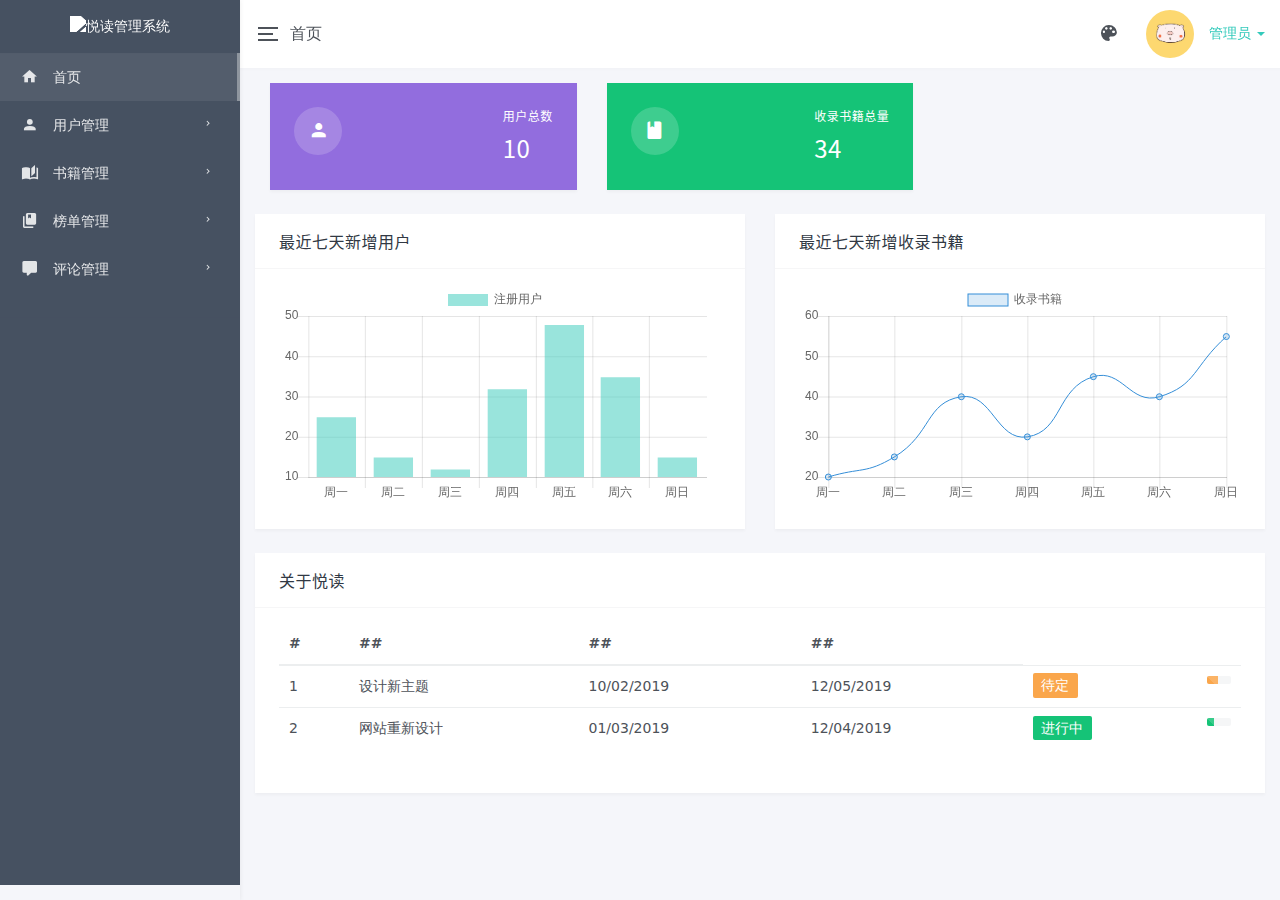
==== WebContent/admin/index.html @ b80a68ee "1.1" ====
<!DOCTYPE html>
<html lang="zh">
<head>
<meta charset="utf-8">
<meta name="viewport" content="width=device-width, initial-scale=1, maximum-scale=1, user-scalable=no" />
<title>悦读后台管理系统</title>
<link rel="icon" href="favicon.ico" type="image/ico">


<meta name="author" content="yinqi">
<link href="css/bootstrap.min.css" rel="stylesheet">
<link href="css/materialdesignicons.min.css" rel="stylesheet">
<link href="css/style.css" rel="stylesheet">
</head>
  
<body data-logobg="color_8" data-sidebarbg="color_8">
<div class="lyear-layout-web">
  <div class="lyear-layout-container">
    <!--左侧导航-->
    <aside class="lyear-layout-sidebar">
      
      <!-- logo -->
      <div id="logo" class="sidebar-header">
        <a href="index.html"><img src="" title="LightYear" alt="悦读管理系统" /></a>
      </div>
      <div class="lyear-layout-sidebar-scroll"> 
        
        <nav class="sidebar-main">
          <ul class="nav nav-drawer">
            <li class="nav-item active"> <a href="index.html"><i class="mdi mdi-home"></i> 首页</a> </li>
            
            <li class="nav-item nav-item-has-subnav">
              <a href="javascript:void(0)"><i class=" mdi mdi-account"></i> 用户管理</a>
              <ul class="nav nav-subnav">
                <li> <a href="pages_user.html">所有用户</a> </li>
              </ul>
            </li>
            
            <li class="nav-item nav-item-has-subnav">
              <a href="javascript:void(0)"><i class=" mdi mdi-book-open-page-variant"></i> 书籍管理</a>
              <ul class="nav nav-subnav">
                <li> <a href="pages_booklist.html">全部书籍</a> </li>
                <li> <a href="pages_chapter.html">书籍章节管理</a> </li>
                <li> <a href="pages_add_book.html">录入书籍信息</a> </li>
              </ul>
            </li>
            
            <li class="nav-item nav-item-has-subnav">
              <a href="javascript:void(0)"><i class=" mdi mdi-book-multiple-variant"></i> 榜单管理</a>
              <ul class="nav nav-subnav">
                <li> <a href="pages_heat.html">最热书籍</a> </li>
                <li> <a href="pages_latest.html">最新书籍</a> </li>
              </ul>
            </li>
          
            
            <li class="nav-item nav-item-has-subnav">
              <a href="javascript:void(0)"><i class=" mdi mdi-comment"></i> 评论管理</a>
              <ul class="nav nav-subnav">
                <li> <a href="pages_comment.html">所有评论</a> </li>
              </ul>
            </li>
            
          </ul>
        </nav>
        
        
        <div class="sidebar-footer">
          
        </div>
      </div>
      
    </aside>
    <!--End 左侧导航-->
    
    <!--头部信息-->
    <header class="lyear-layout-header">
      
      <nav class="navbar navbar-default">
        <div class="topbar">
          
          <div class="topbar-left">
            <div class="lyear-aside-toggler">
              <span class="lyear-toggler-bar"></span>
              <span class="lyear-toggler-bar"></span>
              <span class="lyear-toggler-bar"></span>
            </div>
            <span class="navbar-page-title"> 首页 </span>
          </div>
          
          <ul class="topbar-right">
            <li class="dropdown dropdown-profile">
              <a href="javascript:void(0)" data-toggle="dropdown">
                <img class="img-avatar img-avatar-48 m-r-10" src="images/users/avatar.jpg" alt="管理员" />
                <span>管理员 <span class="caret"></span></span>
              </a>
              <ul class="dropdown-menu dropdown-menu-right">
                <li> <a href="pages_profile.html"><i class="mdi mdi-account"></i> 个人信息</a> </li>
                <li> <a href="pages_edit_pwd.html"><i class="mdi mdi-lock-outline"></i> 修改密码</a> </li>
                <li class="divider"></li>
                <li> <a href="pages_login.html"><i class="mdi mdi-logout-variant"></i> 退出登录</a> </li>
              </ul>
            </li>
            <!--切换主题配色-->
		    <li class="dropdown dropdown-skin">
			  <span data-toggle="dropdown" class="icon-palette"><i class="mdi mdi-palette"></i></span>
			  <ul class="dropdown-menu dropdown-menu-right" data-stopPropagation="true">
                <li class="drop-title"><p>主题</p></li>
                <li class="drop-skin-li clearfix">
                  <span class="inverse">
                    <input type="radio" name="site_theme" value="default" id="site_theme_1" checked>
                    <label for="site_theme_1"></label>
                  </span>
                  <span>
                    <input type="radio" name="site_theme" value="dark" id="site_theme_2">
                    <label for="site_theme_2"></label>
                  </span>
                  <span>
                    <input type="radio" name="site_theme" value="translucent" id="site_theme_3">
                    <label for="site_theme_3"></label>
                  </span>
                </li>
			    <li class="drop-title"><p>LOGO</p></li>
				<li class="drop-skin-li clearfix">
                  <span class="inverse">
                    <input type="radio" name="logo_bg" value="default" id="logo_bg_1" checked>
                    <label for="logo_bg_1"></label>
                  </span>
                  <span>
                    <input type="radio" name="logo_bg" value="color_2" id="logo_bg_2">
                    <label for="logo_bg_2"></label>
                  </span>
                  <span>
                    <input type="radio" name="logo_bg" value="color_3" id="logo_bg_3">
                    <label for="logo_bg_3"></label>
                  </span>
                  <span>
                    <input type="radio" name="logo_bg" value="color_4" id="logo_bg_4">
                    <label for="logo_bg_4"></label>
                  </span>
                  <span>
                    <input type="radio" name="logo_bg" value="color_5" id="logo_bg_5">
                    <label for="logo_bg_5"></label>
                  </span>
                  <span>
                    <input type="radio" name="logo_bg" value="color_6" id="logo_bg_6">
                    <label for="logo_bg_6"></label>
                  </span>
                  <span>
                    <input type="radio" name="logo_bg" value="color_7" id="logo_bg_7">
                    <label for="logo_bg_7"></label>
                  </span>
                  <span>
                    <input type="radio" name="logo_bg" value="color_8" id="logo_bg_8">
                    <label for="logo_bg_8"></label>
                  </span>
				</li>
				<li class="drop-title"><p>头部</p></li>
				<li class="drop-skin-li clearfix">
                  <span class="inverse">
                    <input type="radio" name="header_bg" value="default" id="header_bg_1" checked>
                    <label for="header_bg_1"></label>                      
                  </span>                                                    
                  <span>                                                     
                    <input type="radio" name="header_bg" value="color_2" id="header_bg_2">
                    <label for="header_bg_2"></label>                      
                  </span>                                                    
                  <span>                                                     
                    <input type="radio" name="header_bg" value="color_3" id="header_bg_3">
                    <label for="header_bg_3"></label>
                  </span>
                  <span>
                    <input type="radio" name="header_bg" value="color_4" id="header_bg_4">
                    <label for="header_bg_4"></label>                      
                  </span>                                                    
                  <span>                                                     
                    <input type="radio" name="header_bg" value="color_5" id="header_bg_5">
                    <label for="header_bg_5"></label>                      
                  </span>                                                    
                  <span>                                                     
                    <input type="radio" name="header_bg" value="color_6" id="header_bg_6">
                    <label for="header_bg_6"></label>                      
                  </span>                                                    
                  <span>                                                     
                    <input type="radio" name="header_bg" value="color_7" id="header_bg_7">
                    <label for="header_bg_7"></label>
                  </span>
                  <span>
                    <input type="radio" name="header_bg" value="color_8" id="header_bg_8">
                    <label for="header_bg_8"></label>
                  </span>
				</li>
				<li class="drop-title"><p>侧边栏</p></li>
				<li class="drop-skin-li clearfix">
                  <span class="inverse">
                    <input type="radio" name="sidebar_bg" value="default" id="sidebar_bg_1" checked>
                    <label for="sidebar_bg_1"></label>
                  </span>
                  <span>
                    <input type="radio" name="sidebar_bg" value="color_2" id="sidebar_bg_2">
                    <label for="sidebar_bg_2"></label>
                  </span>
                  <span>
                    <input type="radio" name="sidebar_bg" value="color_3" id="sidebar_bg_3">
                    <label for="sidebar_bg_3"></label>
                  </span>
                  <span>
                    <input type="radio" name="sidebar_bg" value="color_4" id="sidebar_bg_4">
                    <label for="sidebar_bg_4"></label>
                  </span>
                  <span>
                    <input type="radio" name="sidebar_bg" value="color_5" id="sidebar_bg_5">
                    <label for="sidebar_bg_5"></label>
                  </span>
                  <span>
                    <input type="radio" name="sidebar_bg" value="color_6" id="sidebar_bg_6">
                    <label for="sidebar_bg_6"></label>
                  </span>
                  <span>
                    <input type="radio" name="sidebar_bg" value="color_7" id="sidebar_bg_7">
                    <label for="sidebar_bg_7"></label>
                  </span>
                  <span>
                    <input type="radio" name="sidebar_bg" value="color_8" id="sidebar_bg_8">
                    <label for="sidebar_bg_8"></label>
                  </span>
				</li>
			  </ul>
			</li>
            <!--切换主题配色-->
          </ul>
          
        </div>
      </nav>
      
    </header>
    <!--End 头部信息-->
    
    <!--页面主要内容-->
    <main class="lyear-layout-content">
      
      <div class="container-fluid">
        
        <!-- 该系统的主要数据 -->
        <div class="col-sm-6 col-lg-4">
            <div class="card bg-purple">
              <div class="card-body clearfix">
                <div class="pull-right">
                  <p class="h6 text-white m-t-0">用户总数</p>
                  <p class="h3 text-white m-b-0">10</p>
                </div>
                <div class="pull-left"> <span class="img-avatar img-avatar-48 bg-translucent"><i class="mdi mdi-account fa-1-5x"></i></span> </div>
              </div>
            </div>
          </div>
          
        <div class="col-sm-6 col-lg-4">
            <div class="card bg-success">
              <div class="card-body clearfix">
                <div class="pull-right">
                  <p class="h6 text-white m-t-0">收录书籍总量</p>
                  <p class="h3 text-white m-b-0">34</p>
                </div>
                <div class="pull-left"> <span class="img-avatar img-avatar-48 bg-translucent"><i class="mdi mdi-book fa-1-5x"></i></span> </div>
              </div>
            </div>
          </div>
          
				<!-- 用户和书籍最近新增 -->
        <div class="row">
          
          <div class="col-lg-6"> 
            <div class="card">
              <div class="card-header">
                <h4>最近七天新增用户</h4>
              </div>
              <div class="card-body">
                <canvas class="js-chartjs-bars"></canvas>
              </div>
            </div>
          </div>
          
          <div class="col-lg-6"> 
            <div class="card">
              <div class="card-header">
                <h4>最近七天新增收录书籍</h4>
              </div>
              <div class="card-body">
                <canvas class="js-chartjs-lines"></canvas>
              </div>
            </div>
          </div>
           
        </div>
        
        <!--  -->
        <div class="row">
          
          <div class="col-lg-12">
            <div class="card">
              <div class="card-header">
                <h4>关于悦读</h4>
              </div>
              <div class="card-body">
                <div class="table-responsive">
                  <table class="table table-hover">
                    <thead>
                      <tr>
                        <th>#</th>
                        <th>##</th>
                        <th>##</th>
                        <th>##</th>
                      </tr>
                    </thead>
                    <tbody>
                      <tr>
                        <td>1</td>
                        <td>设计新主题</td>
                        <td>10/02/2019</td>
                        <td>12/05/2019</td>
                        <td><span class="label label-warning">待定</span></td>
                        <td>
                          <div class="progress progress-striped progress-sm">
                            <div class="progress-bar progress-bar-warning" style="width: 45%;"></div>
                          </div>
                        </td>
                      </tr>
                      <tr>
                        <td>2</td>
                        <td>网站重新设计</td>
                        <td>01/03/2019</td>
                       <td>12/04/2019</td>
                        <td><span class="label label-success">进行中</span></td>
                        <td>
                          <div class="progress progress-striped progress-sm">
                            <div class="progress-bar progress-bar-success" style="width: 30%;"></div>
                          </div>
                        </td>
                      </tr>

                    </tbody>
                  </table>
                </div>
              </div>
            </div>
          </div>
          
        </div>
        
      </div>
      
    </main>
    <!--End 页面主要内容-->
  </div>
</div>

<script type="text/javascript" src="js/jquery.min.js"></script>
<script type="text/javascript" src="js/bootstrap.min.js"></script>
<script type="text/javascript" src="js/perfect-scrollbar.min.js"></script>
<script type="text/javascript" src="js/main.js"></script>

<!--图表插件-->
<script type="text/javascript" src="js/Chart.js"></script>
<script type="text/javascript">
$(document).ready(function(e) {
    var $dashChartBarsCnt  = jQuery( '.js-chartjs-bars' )[0].getContext( '2d' ),
        $dashChartLinesCnt = jQuery( '.js-chartjs-lines' )[0].getContext( '2d' );
    
    var $dashChartBarsData = {
		labels: ['周一', '周二', '周三', '周四', '周五', '周六', '周日'],
		datasets: [
			{
				label: '注册用户',
                borderWidth: 1,
                borderColor: 'rgba(0,0,0,0)',
				backgroundColor: 'rgba(51,202,185,0.5)',
                hoverBackgroundColor: "rgba(51,202,185,0.7)",
                hoverBorderColor: "rgba(0,0,0,0)",
				data: [25, 15, 12, 32, 48, 35, 15]
			}
		]
	};
    var $dashChartLinesData = {
		labels: ['周一', '周二', '周三', '周四', '周五', '周六', '周日'],
		datasets: [
			{
				label: '收录书籍',
				data: [20, 25, 40, 30, 45, 40, 55],
				borderColor: '#358ed7',
				backgroundColor: 'rgba(53, 142, 215, 0.175)',
                borderWidth: 1,
                fill: false,
                lineTension: 0.5
			}
		]
	};
    
    new Chart($dashChartBarsCnt, {
        type: 'bar',
        data: $dashChartBarsData
    });
    
    var myLineChart = new Chart($dashChartLinesCnt, {
        type: 'line',
        data: $dashChartLinesData,
    });
});
</script>
</body>
</html>
---- WebContent/admin/css/style.css ----
body {
	font-family: -apple-system, system-ui, BlinkMacSystemFont, "Segoe UI", Roboto, "Helvetica Neue", Arial, "PingFang SC", "Hiragino Sans GB", "Microsoft YaHei", sans-serif;
	color: #4d5259;
	line-height: 1.5;
	font-size: 14px;
	overflow-x: hidden;
    background-color: #f5f6fa;
}
html,
body {
    height: 100%;
}
a {
    color: #33cabb;
	-webkit-transition: .2s linear;
	transition: .2s linear
}
a:hover,
a:focus {
	color: #4d5259;
	text-decoration: none;
	outline: none
}
a:hover,
a:focus,
a:active {
    text-decoration: none;
}
a,
button,
a:focus,
a:active,
button:focus,
button:active {
    outline: none !important;
}
blockquote {
    font-size: 16px;
}
img {
    max-width: 100%;
}
pre {
    background-color: #f9fafb;
    border: none;
    border-left: 5px solid #ebebeb;
    padding: 12px;
    border-radius: 3px;
    color: #616a78;
}

/** ----------------------------------
 * 示例中用到的样式，可删除
 -------------------------------------- */
.example-box .btn {
    margin-bottom: 10px;
    margin-right: 6px;
}

/** ----------------------------------
 * 重设样式
 -------------------------------------- */

/* 标题 */
h1, h2, h3, h4, h5, h6, .h1, .h2, .h3, .h4, .h5, .h6 {
    font-family: -apple-system, BlinkMacSystemFont, 'Helvetica Neue', 'PingFang SC', 'Microsoft YaHei', 'Source Han Sans SC', 'Noto Sans CJK SC', 'WenQuanYi Micro Hei', sans-serif;
    color: #313944;
    line-height: 1.5;
    letter-spacing: .5px;
}
.h1, .h2, .h3, .h4, .h5, .h6, h1, h2, h3, h4, h5, h6 {
    margin-top: 0;
    margin-bottom: .5rem;
}

/* 导航相关 */
.navbar-toggle {
    background-color: transparent;
    border-color: transparent!important;
}
.navbar-default .navbar-toggle:hover,
.navbar-default .navbar-toggle:focus {
    background-color: transparent;
}
.navbar-default .navbar-toggle .icon-bar {
    background-color: #4d5259;
}
.nav > li > a:focus {
    background-color: transparent;
}
.nav > li > a:hover {
    background-color: rgba(0,0,0,.0085);
}
.nav .open > a,
.nav .open > a:focus,
.nav .open > a:hover {
    background-color: transparent;
    border-color: transparent;
}

/* 下拉 */
.dropdown-menu {
    border-radius: 0;
    border: none;
    /*border: 1px solid rgba(235, 235, 235, 0.4);*/
    -webkit-box-shadow: 0 0 4px rgba(0, 0, 0, 0.075);
    box-shadow: 0 0 4px rgba(0, 0, 0, 0.075);
}
.dropdown-menu > li > a:focus, .dropdown-menu > li > a:hover {
    background-color: #f9fafb;
}
.dropdown-menu .divider {
    background-color: #f1f2f3;
}
.dropdown-menu > li > a {
    padding-top: 8px;
    padding-bottom: 8px;
}
.dropdown-menu > li > a > i {
    margin-right: 10px;
}
.dropdown-menu>.active>a,
.dropdown-menu>.active>a:focus,
.dropdown-menu>.active>a:hover {
    background-color: #33cabb;
}

/* 表格 */
.table-bordered {
    border-color: #eceeef;
}
.table>tbody>tr>td,
.table>tbody>tr>th,
.table>tfoot>tr>td,
.table>tfoot>tr>th,
.table>thead>tr>td,
.table>thead>tr>th {
    /*padding: .75em;*/
    padding: 10px;
	line-height: 1.5;
    border-color: #eceeef;
}
.table-striped tbody tr:nth-of-type(odd) {
    background-color: #fafafa;
}
.table-hover > tbody > tr:hover {
  background-color: #F1FBFB;
}
.table-vcenter > thead > tr > th,
.table-vcenter > thead > tr > td,
.table-vcenter > tbody > tr > th,
.table-vcenter > tbody > tr > td,
.table-vcenter > tfoot > tr > th,
.table-vcenter > tfoot > tr > td {
    vertical-align: middle;
}
.table-hover tbody tr {
    -webkit-transition: background-color 0.2s linear;
    transition: background-color 0.2s linear;
}
.table-condensed > tbody > tr > td,
.table-condensed > tbody > tr > th,
.table-condensed > tfoot > tr > td,
.table-condensed > tfoot > tr > th,
.table-condensed > thead > tr > td,
.table-condensed > thead > tr > th {
    padding: .5em;
}

/* 标签 */
.label {
    padding-top: .3em;
    border-radius: 2px;
    font-weight: 300;
}
.label-default {
    background-color: #f5f6f7;
    color: #8b95a5;
}
.label-primary {
    background-color: #33cabb;
}
.label-success {
    background-color: #15c377;
}
.label-info {
    background-color: #48b0f7;
}
.label-warning {
    background-color: #faa64b;
}
.label-danger {
    background-color: #f96868;
}
.label-dark {
    background-color: #465161;
}
.label-secondary {
    background-color: #e4e7ea;
    color: #4d5259;
}
.label-purple {
    background-color: #926dde;
}
.label-pink {
    background-color: #f96197;
}
.label-cyan {
    background-color: #57c7d4;
}
.label-yellow {
    background-color: #fcc525;
}
.label-brown {
    background-color: #8d6658;
}

/* well */
.well {
    border-radius: 2px;
    background-color: #f7f7f7;
    border-color: #f0f0f0;
    -webkit-box-shadow: none;
    box-shadow: none;
}

/* 面板 */
.panel {
    border-color: #f0f0f0;
    -webkit-box-shadow: none;
    box-shadow: none;
    margin-bottom: 30px;
}
.panel a:hover,
.panel a:focus,
.panel a:active {
    color: inherit;
}
.panel-heading {
    -webkit-border-radius: 0px;
    border-radius: 0px;
}
.panel-default>.panel-heading,
.panel-default>.panel-heading+.panel-collapse>.panel-body {
    border-color: #f0f0f0;
}
.panel-primary>.panel-heading {
    background-color: #33cabb;
    border-color: #33cabb;
}
.panel-primary {
    border-color: #33cabb;
}
.panel-primary>.panel-heading+.panel-collapse>.panel-body {
    border-top-color: #33cabb;
}
.panel-primary > .panel-heading .badge {
    color: #33cabb;
}
.panel-success>.panel-heading {
    color: #fff;
    background-color: #15c377;
    border-color: #15c377;
}
.panel-success {
    border-color: #15c377;
}
.panel-success>.panel-heading+.panel-collapse>.panel-body {
    border-top-color: #15c377;
}
.panel-success > .panel-heading .badge {
    background-color: #fff;
    color: #15c377;
}
.panel-info>.panel-heading {
    color: #fff;
    background-color: #48b0f7;
    border-color: #48b0f7;
}
.panel-info {
    border-color: #48b0f7;
}
.panel-info>.panel-heading+.panel-collapse>.panel-body {
    border-top-color: #48b0f7;
}
.panel-info > .panel-heading .badge {
    background-color: #fff;
    color: #48b0f7;
}
.panel-warning>.panel-heading {
    color: #fff;
    background-color: #faa64b;
    border-color: #faa64b;
}
.panel-warning {
    border-color: #faa64b;
}
.panel-warning>.panel-heading+.panel-collapse>.panel-body {
    border-top-color: #faa64b;
}
.panel-warning > .panel-heading .badge {
    background-color: #fff;
    color: #faa64b;
}
.panel-danger>.panel-heading {
    color: #fff;
    background-color: #f96868;
    border-color: #f96868;
}
.panel-danger {
    border-color: #f96868;
}
.panel-danger>.panel-heading+.panel-collapse>.panel-body {
    border-top-color: #f96868;
}
.panel-danger > .panel-heading .badge {
    background-color: #fff;
    color: #f96868;
}
.panel-dark>.panel-heading {
    color: #fff;
    background-color: #465161;
    border-color: #465161;
}
.panel-dark {
    border-color: #465161;
}
.panel-dark>.panel-heading+.panel-collapse>.panel-body {
    border-top-color: #465161;
}
.panel-secondary>.panel-heading {
    background-color: #e4e7ea;
    border-color: #e4e7ea;
}
.panel-secondary {
    border-color: #e4e7ea;
}
.panel-secondary>.panel-heading+.panel-collapse>.panel-body {
    border-top-color: #e4e7ea;
}
.panel-purple>.panel-heading {
    color: #fff;
    background-color: #926dde;
    border-color: #926dde;
}
.panel-purple {
    border-color: #926dde;
}
.panel-purple>.panel-heading+.panel-collapse>.panel-body {
    border-top-color: #926dde;
}
.panel-pink>.panel-heading {
    color: #fff;
    background-color: #f96197;
    border-color: #f96197;
}
.panel-pink {
    border-color: #f96197;
}
.panel-pink>.panel-heading+.panel-collapse>.panel-body {
    border-top-color: #f96197;
}
.panel-cyan>.panel-heading {
    color: #fff;
    background-color: #57c7d4;
    border-color: #57c7d4;
}
.panel-cyan {
    border-color: #57c7d4;
}
.panel-cyan>.panel-heading+.panel-collapse>.panel-body {
    border-top-color: #57c7d4;
}

/* 列表组 */
.list-group-item {
    border-color: #f0f0f0;
}
a.list-group-item:focus,
a.list-group-item:hover,
button.list-group-item:focus,
button.list-group-item:hover {
    background-color: #f9fafb;
}
.list-group-item.active, .list-group-item.active:focus, .list-group-item.active:hover {
    background-color: #33cabb;
    border-color: #33cabb;
}
.list-group-item:first-child {
    border-top-left-radius: 2px;
    border-top-right-radius: 2px;
}
.list-group-item:last-child {
    border-bottom-right-radius: 2px;
    border-bottom-left-radius: 2px;
}

/* 表单 */
.form-control {
    height: 38px;
    border-color: #ebebeb;
    -webkit-border-radius: 2px;
    border-radius: 2px;
    color: #8b95a5;
    padding: 5px 12px;
    line-height: inherit;
    -webkit-transition: 0.2s linear;
    transition: 0.2s linear;
    -webkit-box-shadow: none;
    box-shadow: none;
}
.form-control:focus {
    border-color: #33cabb;
    outline: 0;
    -webkit-box-shadow: inset 0 1px 1px rgba(0,0,0,.075), 0 0 8px rgba(51, 202, 187, .6);
            box-shadow: inset 0 1px 1px rgba(0,0,0,.075), 0 0 8px rgba(51, 202, 187, .6);
}
.input-group-addon {
    border-color: #ebebeb;
    background-color: #f9fafb;
    -webkit-border-radius: 2px;
    border-radius: 2px;
}
.input-group-lg>.form-control, .input-group-lg>.input-group-addon, .input-group-lg>.input-group-btn>.btn {
    -webkit-border-radius: 2px;
    border-radius: 2px;
}
.input-sm {
    height: 30px;
}
.input-lg {
    height: 46px;
}
.has-success .help-block,
.has-success .control-label,
.has-success .radio,
.has-success .checkbox,
.has-success .radio-inline,
.has-success .checkbox-inline,
.has-success.radio label,
.has-success.checkbox label,
.has-success.radio-inline label,
.has-success.checkbox-inline label {
    color: #15c377;
}
.has-success .form-control {
    border-color: #15c377!important;
    -webkit-box-shadow: inset 0 1px 1px rgba(0, 0, 0, .075)!important;
            box-shadow: inset 0 1px 1px rgba(0, 0, 0, .075)!important;
}
.has-success .form-control:focus {
    border-color: #15c377!important;
    -webkit-box-shadow: inset 0 1px 1px rgba(0, 0, 0, .075), 0 0 8px rgba(21, 195, 119, .6)!important;
            box-shadow: inset 0 1px 1px rgba(0, 0, 0, .075), 0 0 8px rgba(21, 195, 119, .6)!important;
}
.has-success .input-group-addon {
    color: #15c377;
    background-color: #dff0d8;
    border-color: #15c377;
}
.has-success .form-control-feedback {
    color: #15c377;
}
.has-info .help-block,
.has-info .control-label,
.has-info .radio,
.has-info .checkbox,
.has-info .radio-inline,
.has-info .checkbox-inline,
.has-info.radio label,
.has-info.checkbox label,
.has-info.radio-inline label,
.has-info.checkbox-inline label {
    color: #48b0f7;
}
.has-info .form-control {
    border-color: #48b0f7!important;
    -webkit-box-shadow: inset 0 1px 1px rgba(0, 0, 0, .075)!important;
            box-shadow: inset 0 1px 1px rgba(0, 0, 0, .075)!important;
}
.has-info .form-control:focus {
    border-color: #48b0f7!important;
    -webkit-box-shadow: inset 0 1px 1px rgba(0, 0, 0, .075), 0 0 8px rgba(72, 176, 247, .6)!important;
            box-shadow: inset 0 1px 1px rgba(0, 0, 0, .075), 0 0 8px rgba(72, 176, 247, .6)!important;
}
.has-info .input-group-addon {
    color: #48b0f7;
    background-color: #dff0d8;
    border-color: #48b0f7;
}
.has-info .form-control-feedback {
    color: #48b0f7;
}
.has-warning .help-block,
.has-warning .control-label,
.has-warning .radio,
.has-warning .checkbox,
.has-warning .radio-inline,
.has-warning .checkbox-inline,
.has-warning.radio label,
.has-warning.checkbox label,
.has-warning.radio-inline label,
.has-warning.checkbox-inline label {
    color: #faa64b;
}
.has-warning .form-control {
    border-color: #faa64b!important;
    -webkit-box-shadow: inset 0 1px 1px rgba(0, 0, 0, .075)!important;
            box-shadow: inset 0 1px 1px rgba(0, 0, 0, .075)!important;
}
.has-warning .form-control:focus {
    border-color: #faa64b!important;
    -webkit-box-shadow: inset 0 1px 1px rgba(0, 0, 0, .075), 0 0 6px rgba(250, 166, 75, .6)!important;
            box-shadow: inset 0 1px 1px rgba(0, 0, 0, .075), 0 0 6px rgba(250, 166, 75, .6)!important;
}
.has-warning .input-group-addon {
    color: #faa64b;
    background-color: #fcf8e3;
    border-color: #faa64b;
}
.has-warning .form-control-feedback {
    color: #faa64b;
}
.has-error .help-block,
.has-error .control-label,
.has-error .radio,
.has-error .checkbox,
.has-error .radio-inline,
.has-error .checkbox-inline,
.has-error.radio label,
.has-error.checkbox label,
.has-error.radio-inline label,
.has-error.checkbox-inline label {
    color: #f96868;
}
.has-error .form-control {
    border-color: #f96868!important;
    -webkit-box-shadow: inset 0 1px 1px rgba(0, 0, 0, .075)!important;
            box-shadow: inset 0 1px 1px rgba(0, 0, 0, .075)!important;
}
.has-error .form-control:focus {
    border-color: #f96868!important;
    -webkit-box-shadow: inset 0 1px 1px rgba(0, 0, 0, .075), 0 0 6px rgba(249, 104, 104, .6)!important;
            box-shadow: inset 0 1px 1px rgba(0, 0, 0, .075), 0 0 6px rgba(249, 104, 104, .6)!important;
}
.has-error .input-group-addon {
    color: #f96868;
    background-color: #f2dede;
    border-color: #f96868;
}
.has-error .form-control-feedback {
    color: #f96868;
}

/* 复选框 & 单选框 */
.lyear-checkbox,
.lyear-radio {
    display: block;
    position: relative;
    margin-top: 0px;
    margin-bottom: 0px;
    cursor: pointer;
    padding-left: 30px;
    font-weight: 400;
    min-height: 18px;
    height: auto!important;
    line-height: 18px!important;
}
input[type=checkbox],
input[type=radio] {
    -webkit-box-sizing: border-box;
    box-sizing: border-box;
    padding: 0;
}
.lyear-checkbox input,
.lyear-radio input {
    position: absolute;;
    /*opacity: 0;*/
    display: none;
}
.lyear-checkbox span::before,
.lyear-radio span::before {
    content: '';
    position: absolute;
    display: inline-block;
    height: 18px;
    width: 18px;
    left: 0;
    top: 0px;
    border: 2px solid #ebebeb;;
    -webkit-transition: all .1s;
    -o-transition: all .1s;
    transition: all .1s;
}
.lyear-checkbox span::after,
.lyear-radio span::after {
    content: '';
    position: absolute;
    display: none;
    width: 5px;
    height: 10px;
    left: 7px;
    top: 3px;
    border: solid #4d5259;
    border-width: 0 2px 2px 0;
    -webkit-transform: rotate(45deg);
    -ms-transform: rotate(45deg);
    transform: rotate(45deg);
}
.lyear-checkbox span,
.lyear-radio span {
    display: inline-block;
}
.lyear-checkbox input:checked~span:after,
.lyear-radio input:checked~span:after {
    display: inline-block;
}
.lyear-checkbox:hover span::before,
.lyear-radio:hover span::before {
    border-color: #ebebeb;
}
.lyear-checkbox.checkbox-grey span::before,
.lyear-checkbox.radio-grey span::before,
.lyear-radio.checkbox-grey span::before,
.lyear-radio.radio-grey span::before {
    background-color: #ebebeb;
    border-color: #ebebeb;
}
.lyear-checkbox input:disabled + span,
.lyear-radio input:disabled + span {
    cursor: not-allowed;
}
.lyear-checkbox input:disabled + span::before,
.lyear-checkbox input:disabled + span::after,
.lyear-radio input:disabled + span::before,
.lyear-radio input:disabled + span::after {
    opacity: .4;
}
/* checkbox */
.checkbox-primary input:checked~span::before {
    background-color: #33cabb;
    border-color: #33cabb;
}
.checkbox-primary input:checked~span::after {
    border-color: #fff;
}
.checkbox-success input:checked~span::before {
    background-color: #15c377;
    border-color: #15c377;
}
.checkbox-success input:checked~span::after {
    border-color: #fff;
}
.checkbox-info input:checked~span::before {
    background-color: #48b0f7;
    border-color: #48b0f7;
}
.checkbox-info input:checked~span::after {
    border-color: #fff;
}
.checkbox-warning input:checked~span::before {
    background-color: #faa64b;
    border-color: #faa64b;
}
.checkbox-warning input:checked~span::after {
    border-color: #fff;
}
.checkbox-danger input:checked~span::before {
    background-color: #f96868;
    border-color: #f96868;
}
.checkbox-danger input:checked~span::after {
    border-color: #fff;
}
.checkbox-dark input:checked~span::before {
    background-color: #465161;
    border-color: #465161;
}
.checkbox-dark input:checked~span::after {
    border-color: #fff;
}
.checkbox-secondary input:checked~span::before {
    background-color: #e4e7ea;
    border-color: #e4e7ea;
}
.checkbox-secondary input:checked~span::after {
    border-color: #fff;
}
.checkbox-purple input:checked~span::before {
    background-color: #926dde;
    border-color: #926dde;
}
.checkbox-purple input:checked~span::after {
    border-color: #fff;
}
.checkbox-pink input:checked~span::before {
    background-color: #f96197;
    border-color: #f96197;
}
.checkbox-pink input:checked~span::after {
    border-color: #fff;
}
.checkbox-cyan input:checked~span::before {
    background-color: #57c7d4;
    border-color: #57c7d4;
}
.checkbox-cyan input:checked~span::after {
    border-color: #fff;
}
.checkbox-yellow input:checked~span::before {
    background-color: #fcc525;
    border-color: #fcc525;
}
.checkbox-yellow input:checked~span::after {
    border-color: #fff;
}
.checkbox-brown input:checked~span::before {
    background-color: #8d6658;
    border-color: #8d6658;
}
.checkbox-brown input:checked~span::after {
    border-color: #fff;
}
/* radio */
.lyear-radio span::before {
    -webkit-border-radius: 50%;
    border-radius: 50%;
}
.lyear-radio span::after {
    border: 0;
    height: 6px;
    left: 6px;
    top: 6px;
    width: 6px;
    background: #4d5259;
    -webkit-border-radius: 100%;
    border-radius: 100%;
}
.radio-primary input:checked~span::before {
    background-color: #33cabb;
    border-color: #33cabb;
}
.radio-primary input:checked~span::after {
    background-color: #fff;
}
.radio-success input:checked~span::before {
    background-color: #15c377;
    border-color: #15c377;
}
.radio-success input:checked~span::after {
    background-color: #fff;
}
.radio-info input:checked~span::before {
    background-color: #48b0f7;
    border-color: #48b0f7;
}
.radio-info input:checked~span::after {
    background-color: #fff;
}
.radio-warning input:checked~span::before {
    background-color: #faa64b;
    border-color: #faa64b;
}
.radio-warning input:checked~span::after {
    background-color: #fff;
}
.radio-danger input:checked~span::before {
    background-color: #f96868;
    border-color: #f96868;
}
.radio-danger input:checked~span::after {
    background-color: #fff;
}
.radio-dark input:checked~span::before {
    background-color: #465161;
    border-color: #465161;
}
.radio-dark input:checked~span::after {
    background-color: #fff;
}
.radio-secondary input:checked~span::before {
    background-color: #e4e7ea;
    border-color: #e4e7ea;
}
.radio-secondary input:checked~span::after {
    background-color: #fff;
}
.radio-purple input:checked~span::before {
    background-color: #926dde;
    border-color: #926dde;
}
.radio-purple input:checked~span::after {
    background-color: #fff;
}
.radio-pink input:checked~span::before {
    background-color: #f96197;
    border-color: #f96197;
}
.radio-pink input:checked~span::after {
    background-color: #fff;
}
.radio-cyan input:checked~span::before {
    background-color: #57c7d4;
    border-color: #57c7d4;
}
.radio-cyan input:checked~span::after {
    background-color: #fff;
}
.radio-yellow input:checked~span::before {
    background-color: #fcc525;
    border-color: #fcc525;
}
.radio-yellow input:checked~span::after {
    background-color: #fff;
}
.radio-brown input:checked~span::before {
    background-color: #8d6658;
    border-color: #8d6658;
}
.radio-brown input:checked~span::after {
    background-color: #fff;
}

.checkbox-inline, .radio-inline {
    display: inline-block;
}
.form-horizontal .lyear-radio.radio-inline,
.form-horizontal .lyear-checkbox.checkbox-inline {
    padding-top: 0px;
    margin-top: 8px;
}

/* 开关 */
.lyear-switch {
    display: -webkit-inline-box;
    display: -webkit-inline-flex;
    display: -ms-inline-flexbox;
    display: inline-flex;
    -webkit-box-align: center;
    -webkit-align-items: center;
    -ms-flex-align: center;
    align-items: center;
    margin-bottom: 0;
}
.lyear-switch input {
    height: 0;
    width: 0;
    position: absolute;
    opacity: 0;
}
.lyear-switch span {
	display: inline-block;
	position: relative;
	width: 40px;
	height: 10px;
	-webkit-border-radius: 10px;
	border-radius: 10px;
	background-color: #ebebeb;
	border: 2px solid #ebebeb;
	cursor: pointer;
	-webkit-transition: all .1s ease;
	-o-transition: all .1s ease;
	transition: all .1s ease
}
.lyear-switch span:after {
	content: '';
	height: 20px;
	width: 20px;
	-webkit-border-radius: 50%;
	border-radius: 50%;
	position: absolute;
	left: 1px;
	top: -7px;
	color: #aaa;
	-webkit-transition: all .1s ease;
	-o-transition: all .1s ease;
	transition: all .1s ease;
	text-align: center;
	font-size: 13px;
	background-color: #fff;
	-webkit-box-shadow: rgba(0,0,0,.12) 0 1px 6px,rgba(0,0,0,.12) 0 1px 4px;
	box-shadow: rgba(0,0,0,.12) 0 1px 6px,rgba(0,0,0,.12) 0 1px 4px
}
.lyear-switch input:checked~span:after {
	left: -webkit-calc(100% - 20px);
	left: calc(100% - 20px);
}
.switch-primary input:checked~span:after {
	background-color: #33cabb
}
.switch-success input:checked~span:after {
	background-color: #15c377
}
.switch-info input:checked~span:after {
	background-color: #48b0f7
}
.switch-warning input:checked~span:after {
	background-color: #faa64b
}
.switch-danger input:checked~span:after {
	background-color: #f96868
}
.switch-secondary input:checked~span:after {
	background-color: #868e96
}
.switch-dark input:checked~span:after {
	background-color: #465161
}
.switch-purple input:checked~span:after {
	background-color: #926dde
}
.switch-pink input:checked~span:after {
	background-color: #f96197
}
.switch-cyan input:checked~span:after {
	background-color: #57c7d4
}
.switch-yellow input:checked~span:after {
	background-color: #fcc525
}
.switch-brown input:checked~span:after {
	background-color: #8d6658
}

.lyear-switch.switch-solid span,
.lyear-switch.switch-light span,
.lyear-switch.switch-outline span {
    height: 20px;
}
.lyear-switch.switch-solid span:after,
.lyear-switch.switch-light span:after,
.lyear-switch.switch-outline span:after {
    top: -2px;
}
.lyear-switch.switch-outline span {
	background-color: #fff
}
.switch-solid.switch-primary input:checked~span {
	background-color: #33cabb;
	border-color: #33cabb
}
.switch-solid.switch-primary input:checked~span:after {
	background-color: #fff;
	color: #33cabb
}
.switch-solid.switch-success input:checked~span {
	background-color: #15c377;
	border-color: #15c377
}
.switch-solid.switch-success input:checked~span:after {
	background-color: #fff;
	color: #15c377
}
.switch-solid.switch-info input:checked~span {
	background-color: #48b0f7;
	border-color: #48b0f7
}
.switch-solid.switch-info input:checked~span:after {
	background-color: #fff;
	color: #48b0f7
}
.switch-solid.switch-warning input:checked~span {
	background-color: #faa64b;
	border-color: #faa64b
}
.switch-solid.switch-warning input:checked~span:after {
	background-color: #fff;
	color: #faa64b
}
.switch-solid.switch-danger input:checked~span {
	background-color: #f96868;
	border-color: #f96868
}
.switch-solid.switch-danger input:checked~span:after {
	background-color: #fff;
	color: #f96868
}
.switch-solid.switch-secondary input:checked~span {
	background-color: #868e96;
	border-color: #868e96
}
.switch-solid.switch-secondary input:checked~span:after {
	background-color: #fff;
	color: #868e96
}
.switch-solid.switch-dark input:checked~span {
	background-color: #465161;
	border-color: #465161
}
.switch-solid.switch-dark input:checked~span:after {
	background-color: #fff;
	color: #465161
}
.switch-solid.switch-purple input:checked~span {
	background-color: #926dde;
	border-color: #926dde
}
.switch-solid.switch-purple input:checked~span:after {
	background-color: #fff;
	color: #926dde
}
.switch-solid.switch-pink input:checked~span {
	background-color: #f96197;
	border-color: #f96197
}
.switch-solid.switch-pink input:checked~span:after {
	background-color: #fff;
	color: #f96197
}
.switch-solid.switch-cyan input:checked~span {
	background-color: #57c7d4;
	border-color: #57c7d4
}
.switch-solid.switch-cyan input:checked~span:after {
	background-color: #fff;
	color: #57c7d4
}
.switch-solid.switch-yellow input:checked~span {
	background-color: #fcc525;
	border-color: #fcc525
}
.switch-solid.switch-yellow input:checked~span:after {
	background-color: #fff;
	color: #fcc525
}
.switch-solid.switch-brown input:checked~span {
	background-color: #8d6658;
	border-color: #8d6658
}
.switch-solid.switch-brown input:checked~span:after {
	background-color: #fff;
	color: #8d6658
}

/* 模态框 */
.modal-header {
    border-bottom-color: #f1f2f3;
}
.modal-footer {
    border-top-color: #f1f2f3;
}
.modal-content {
    -webkit-border-radius: 3px;
    border-radius: 3px;
    border: none;
    -webkit-box-shadow: none;
    box-shadow: none;
}

/* 标签页 */
.nav-tabs {
    border-bottom-color: #ebebeb;
    margin-bottom: 1rem;
}
.nav-tabs > li > a {
    margin-right: 0px;
    border: none;
    border-bottom: 1px solid transparent;
    border-radius: 0;
    color: #8b95a5;
    -webkit-transition: 0.5s;
    transition: 0.5s;
}
.nav-tabs > li.active > a,
.nav-tabs > li.active > a:focus,
.nav-tabs > li.active > a:hover {
    color: #4d5259;
    border: none;
    background-color: transparent;
    border-bottom: 1px solid #33cabb;
}
.nav-tabs.nav > li > a:hover,
.nav-tabs.nav > li > a:focus {
    text-decoration: none;
    background-color: transparent;
    border-bottom-color: #33cabb;
}
.nav-tabs.nav-justified>.active>a,
.nav-tabs.nav-justified>.active>a:focus,
.nav-tabs.nav-justified>.active>a:hover {
    color: #4d5259;
    border: none;
    border-bottom: 1px solid #33cabb;
}
@media (min-width: 768px) {
    .nav-tabs.nav-justified>li>a {
        border-bottom-color: #ebebeb;
        -webkit-border-radius: 0px;
        border-radius: 0px;
    }
}

/* 进度条 */
.progress {
    height: 12px;
    -webkit-border-radius: 2px;
    -moz-border-radius: 2px;
    -ms-border-radius: 2px;
    -o-border-radius: 2px;
    border-radius: 2px;
    margin-bottom: 8px;
    background-color: #f5f6f7;
    -webkit-box-shadow: none;
    box-shadow: none;
}
.progress-bar {
    font-size: 10px;
    line-height: 12px;
    background-color: #33cabb;
    -webkit-box-shadow: none;
          box-shadow: none;
}
.progress-bar-success {
  background-color: #15c377;
}
.progress-bar-info {
  background-color: #48b0f7;
}
.progress-bar-warning {
  background-color: #faa64b;
}
.progress-bar-danger {
  background-color: #f96868;
}
.progress-bar-secondary {
  background-color: #e4e7ea;
}
.progress-bar-pink {
  background-color: #f96197;
}
.progress-bar-purple {
  background-color: #926dde;
}
.progress-bar-brown {
  background-color: #8d6658;
}
.progress-bar-cyan {
  background-color: #57c7d4;
}
.progress-bar-yellow {
  background-color: #fcc525;
}
.progress-bar-gray {
  background-color: #868e96;
}
.progress-bar-dark {
  background-color: #465161;
}
.progress-sm {
    height: 8px;
}
.progress-lg {
    height: 16px;
}

/* 弹出框 */
.popover {
    border-color: #ebebeb;
    -webkit-border-radius: 2px;
    border-radius: 2px;
    -webkit-box-shadow: none;
    box-shadow: none;
    padding: 0px;
}
.popover-title {
    background-color: #fcfdfe;
    padding-top: 10px;
    padding-bottom: 10px;
    color: #616a78;
    border-bottom-color: #f1f2f3;
}
.popover.top>.arrow {
    border-top-color: #ebebeb;
}
.popover.right>.arrow {
    border-right-color: #ebebeb;
}
.popover.bottom>.arrow {
    border-bottom-color: #ebebeb;
}
.popover.left>.arrow {
    border-left-color: #ebebeb;
}

/* 警告框 */
.alert {
    -webkit-border-radius: 2px;
    border-radius: 2px;
}
.alert .alert-link:hover {
    text-decoration: underline;
}

/* 分页 */
.pagination > li > a,
.pagination > li > span {
    padding: 0px 8px;
    margin: 0 3px;
    color: #6c757d;
    border-color: #dee2e6;
    line-height: 29px;
    min-width: 31px;
    text-align: center;
    -webkit-border-radius: 2px;
    border-radius: 2px;
}
.pagination-sm > li > a,
.pagination-sm > li > span {
    padding: 0;
    min-width: 26px;
    line-height: 24px;
}
.pagination-lg > li > a,
.pagination-lg > li > span {
    padding: 0;
    min-width: 37px;
    line-height: 35px;
}
.pagination > li > a:hover,
.pagination > li > a:focus
.pagination > li > span:hover,
.pagination > li > span:focus {
    background-color: #f9fafb;
    color: #4d5259;
}
.pagination > li:first-child a,
.pagination > li:first-child span {
    -webkit-border-radius: 2px;
    border-radius: 2px;
}
.pagination > li:last-child a,
.pagination > li:last-child span {
    border-top-right-radius: 2px;
    border-bottom-right-radius: 2px;
}
.pagination > .active > a,
.pagination > .active > a:focus,
.pagination > .active > a:hover,
.pagination > .active > span,
.pagination > .active > span:focus,
.pagination > .active > span:hover {
    background-color: #33cabb;
    border-color: #33cabb;
}
.pagination > .disabled > a,
.pagination > .disabled > a:focus,
.pagination > .disabled > a:hover,
.pagination > .disabled > span,
.pagination > .disabled > span:focus,
.pagination > .disabled > span:hover {
    color: #6c757d;
    opacity: 0.6;
}
.pagination.no-border > li a,
.pagination.no-border > li span {
    border: none;
}
.pagination-circle > li a,
.pagination-circle > li span {
    -webkit-border-radius: 50% !important;
    border-radius: 50% !important;
}
.pagination.no-gutters > li a,
.pagination.no-gutters > li span {
    margin: 0;
    margin-left: -1px;
    -webkit-border-radius: 0 !important;
    border-radius: 0 !important;
}

.pager li > a,
.pager li > span {
    -webkit-border-radius: 2px;
    border-radius: 2px;
    background-color: #fcfdfe;
    border-color: #ebebeb;
    color: #8b95a5;
}
.pager li > a:hover,
.pager li > a:focus{
    background-color: #f9fafb;
    color: #4d5259
}
.pager li > a:active,
.pager li > a.active {
    background-color: #f9fafb;
    color: #4d5259
}
.pager .disabled > a,
.pager .disabled > a:focus,
.pager .disabled > a:hover,
.pager .disabled > span {
    opacity: .6;
    background-color: #fcfdfe;
}

/* 按钮 */
.btn-w-xs {
	width: 80px
}
.btn-w-sm {
	width: 100px
}
.btn-w-md {
	width: 120px
}
.btn-w-lg {
	width: 145px
}
.btn-w-xl {
	width: 180px
}
.btn {
	color: #8b95a5;
    padding: 8px 12px;
	letter-spacing: 1px;
	border-radius: 2px;
	background-color: #fff;
	outline: none !important;
	-webkit-transition: 0.15s linear;
	transition: 0.15s linear
}
.btn:focus,
.btn.focus,
.btn:active,
.btn.active {
	-webkit-box-shadow: none !important;
	box-shadow: none !important
}
.btn-default {
	background-color: #fcfdfe;
	border-color: #ebebeb;
	color: #8b95a5
}
.btn-default:hover {
	background-color: #f9fafb;
	border-color: #ebebeb;
	color: #4d5259
}
.btn-default:focus,
.btn-default.focus,
.btn-default:active,
.btn-default.active,
.show>.btn-default.dropdown-toggle,
.open>.btn-default.dropdown-toggle {
	background-color: #f9fafb!important;
    border-color: #ebebeb!important;
	color: #4d5259
}
.btn-default:not([disabled]):not(.disabled).active,
.btn-default:not([disabled]):not(.disabled):active,
.show>.btn-default.dropdown-toggle {
	background-color: #f9fafb!important;
	border-color: #ebebeb!important;
	color: #fff;
	-webkit-box-shadow: none;
	box-shadow: none
}
.btn-default.disabled,
.btn-default:disabled {
	background-color: #fcfdfe;
	border-color: #ebebeb;
	opacity: 0.5
}
.btn-primary {
	background-color: #33cabb;
	border-color: #33cabb;
	color: #fff!important;
}
.btn-primary:hover {
	background-color: #52d3c7;
	border-color: #52d3c7;
}
.btn-primary:focus,
.btn-primary.focus,
.btn-primary.active,
.btn-primary:active,
.open>.dropdown-toggle.btn-primary {
	background-color: #52d3c7!important;
	border-color: #52d3c7!important;
}
.btn-primary.disabled,
.btn-primary:disabled {
	background-color: #33cabb;
	border-color: #33cabb;
	opacity: 0.5
}
.btn-primary:not([disabled]):not(.disabled).active,
.btn-primary:not([disabled]):not(.disabled):active,
.show>.btn-primary.dropdown-toggle {
	background-color: #2ba99d!important;
	border-color: #2ba99d!important;
	-webkit-box-shadow: none;
	box-shadow: none
}
.btn-primary.disabled.focus,
.btn-primary.disabled:focus,
.btn-primary.disabled:hover,
.btn-primary[disabled].focus,
.btn-primary[disabled]:focus,
.btn-primary[disabled]:hover,
fieldset[disabled] .btn-primary.focus,
fieldset[disabled] .btn-primary:focus,
fieldset[disabled] .btn-primary:hover {
    background-color: #26BBA8;
    border-color: #26BBA8;
}
.btn-success {
	background-color: #15c377;
	border-color: #15c377;
	color: #fff!important;
}
.btn-success:hover {
	background-color: #16d17f;
	border-color: #16d17f;
}
.btn-success:focus,
.btn-success.focus,
.btn-success.active,
.btn-success:active,
.open>.dropdown-toggle.btn-success {
	background-color: #16d17f!important;
	border-color: #16d17f!important;
}
.btn-success.disabled,.btn-success:disabled {
	background-color: #15c377;
	border-color: #15c377;
	opacity: 0.5
}
.btn-success:not([disabled]):not(.disabled).active,
.btn-success:not([disabled]):not(.disabled):active,
.show>.btn-success.dropdown-toggle {
	background-color: #14b56f!important;
	border-color: #14b56f!important;
	-webkit-box-shadow: none;
	box-shadow: none
}
.btn-success.disabled.focus,
.btn-success.disabled:focus,
.btn-success.disabled:hover,
.btn-success[disabled].focus,
.btn-success[disabled]:focus,
.btn-success[disabled]:hover,
fieldset[disabled] .btn-success.focus,
fieldset[disabled] .btn-success:focus,
fieldset[disabled] .btn-success:hover {
    background-color: #0FB25F;
    border-color: #0FB25F;
}
.btn-info {
	background-color: #48b0f7;
	border-color: #48b0f7;
	color: #fff!important;
}
.btn-info:hover {
	background-color: #65bdf8;
	border-color: #65bdf8;
}
.btn-info:focus,
.btn-info.focus,
.btn-info.active,
.btn-info:active,
.open>.dropdown-toggle.btn-info {
	background-color: #65bdf8!important;
	border-color: #65bdf8!important;
}
.btn-info.disabled,
.btn-info:disabled {
	background-color: #48b0f7;
	border-color: #48b0f7;
	opacity: 0.5
}
.btn-info:not([disabled]):not(.disabled).active,
.btn-info:not([disabled]):not(.disabled):active,
.show>.btn-info.dropdown-toggle {
	background-color: #2ba3f6!important;
	border-color: #2ba3f6!important;
	-webkit-box-shadow: none;
	box-shadow: none
}
.btn-info.disabled.focus,
.btn-info.disabled:focus,
.btn-info.disabled:hover,
.btn-info[disabled].focus,
.btn-info[disabled]:focus,
.btn-info[disabled]:hover,
fieldset[disabled] .btn-info.focus,
fieldset[disabled] .btn-info:focus,
fieldset[disabled] .btn-info:hover {
    background-color: #379BF5;
    border-color: #379BF5;
}
.btn-warning {
	background-color: #faa64b;
	border-color: #faa64b;
	color: #fff!important;
}
.btn-warning:hover {
	background-color: #fbb264;
	border-color: #fbb264;
}
.btn-warning:focus,
.btn-warning.focus,
.btn-warning.active,
.btn-warning:active,
.open>.dropdown-toggle.btn-warning {
	background-color: #fbb264!important;
	border-color: #fbb264!important;
}
.btn-warning.disabled,.btn-warning:disabled {
	background-color: #faa64b;
	border-color: #faa64b;
	opacity: 0.5
}
.btn-warning:not([disabled]):not(.disabled).active,
.btn-warning:not([disabled]):not(.disabled):active,
.show>.btn-warning.dropdown-toggle {
	background-color: #f99a32!important;
	border-color: #f99a32!important;
	-webkit-box-shadow: none;
	box-shadow: none
}
.btn-warning.disabled.focus,
.btn-warning.disabled:focus,
.btn-warning.disabled:hover,
.btn-warning[disabled].focus,
.btn-warning[disabled]:focus,
.btn-warning[disabled]:hover,
fieldset[disabled] .btn-warning.focus,
fieldset[disabled] .btn-warning:focus,
fieldset[disabled] .btn-warning:hover {
    background-color: #F89038;
    border-color: #F89038;
}
.btn-danger {
	background-color: #f96868;
	border-color: #f96868;
	color: #fff!important;
}
.btn-danger:hover {
	background-color: #fa8181;
	border-color: #fa8181;
}
.btn-danger:focus,
.btn-danger.focus,
.btn-danger.active,
.btn-danger:active,
.open>.dropdown-toggle.btn-danger {
	background-color: #fa8181!important;
	border-color: #fa8181!important;
}
.btn-danger.disabled,
.btn-danger:disabled {
	background-color: #f96868;
	border-color: #f96868;
	opacity: 0.5
}
.btn-danger:not([disabled]):not(.disabled).active,
.btn-danger:not([disabled]):not(.disabled):active,
.show>.btn-danger.dropdown-toggle {
	background-color: #f84f4f!important;
	border-color: #f84f4f!important;
	-webkit-box-shadow: none;
	box-shadow: none
}
.btn-danger.disabled.focus,
.btn-danger.disabled:focus,
.btn-danger.disabled:hover,
.btn-danger[disabled].focus,
.btn-danger[disabled]:focus,
.btn-danger[disabled]:hover,
fieldset[disabled] .btn-danger.focus,
fieldset[disabled] .btn-danger:focus,
fieldset[disabled] .btn-danger:hover {
    background-color: #F75252;
    border-color: #F75252;
}
.btn-secondary {
	color: #4d5259 !important;
	background-color: #e4e7ea;
	border-color: #e4e7ea;
}
.btn-secondary:hover {
	background-color: #edeff1;
	border-color: #edeff1;
}
.btn-secondary:focus,
.btn-secondary.focus,
.btn-secondary.active,
.btn-secondary:active,
.open>.dropdown-toggle.btn-secondary {
	background-color: #edeff1!important;
	border-color: #edeff1!important;
}
.btn-secondary.disabled,
.btn-secondary:disabled {
	background-color: #e4e7ea;
	border-color: #e4e7ea;
	opacity: 0.5
}
.btn-secondary:not([disabled]):not(.disabled).active,
.btn-secondary:not([disabled]):not(.disabled):active,
.show>.btn-secondary.dropdown-toggle {
	background-color: #dbdfe3!important;
	border-color: #dbdfe3!important;
	-webkit-box-shadow: none;
	box-shadow: none
}
.btn-secondary.disabled.focus,
.btn-secondary.disabled:focus,
.btn-secondary.disabled:hover,
.btn-secondary[disabled].focus,
.btn-secondary[disabled]:focus,
.btn-secondary[disabled]:hover,
fieldset[disabled] .btn-secondary.focus,
fieldset[disabled] .btn-secondary:focus,
fieldset[disabled] .btn-secondary:hover {
    background-color: #DBDFE3;
    border-color: #DBDFE3;
}
.btn-link {
	color: #48b0f7;
    background-color: transparent;
    border-color: transparent;
}
.btn-link:hover,
.btn-link:focus {
	text-decoration: none;
	color: #e4e7ea
}
.btn-purple {
	background-color: #926dde;
	border-color: #926dde;
	color: #fff!important;
}
.btn-purple:hover {
	background-color: #a282e3;
	border-color: #a282e3;
}
.btn-purple:focus,
.btn-purple.focus,
.btn-purple.active,
.btn-purple:active,
.open>.dropdown-toggle.btn-purple {
	background-color: #a282e3!important;
	border-color: #a282e3!important;
}
.btn-purple.disabled,
.btn-purple:disabled {
	background-color: #926dde;
	border-color: #926dde;
	opacity: 0.5
}
.btn-purple:not([disabled]):not(.disabled).active,
.btn-purple:not([disabled]):not(.disabled):active,
.show>.btn-purple.dropdown-toggle {
	background-color: #8258d9!important;
	border-color: #8258d9!important;
	-webkit-box-shadow: none;
	box-shadow: none
}
.btn-purple.disabled.focus,
.btn-purple.disabled:focus,
.btn-purple.disabled:hover,
.btn-purple[disabled].focus,
.btn-purple[disabled]:focus,
.btn-purple[disabled]:hover,
fieldset[disabled] .btn-purple.focus,
fieldset[disabled] .btn-purple:focus,
fieldset[disabled] .btn-purple:hover {
    background-color: #7A56D4;
    border-color: #7A56D4;
}
.btn-pink {
	background-color: #f96197;
	border-color: #f96197;
	color: #fff!important;
}
.btn-pink:hover {
	background-color: #fa75a4;
	border-color: #fa75a4;
}
.btn-pink:focus,
.btn-pink.focus,
.btn-pink.active,
.btn-pink:active,
.open>.dropdown-toggle.btn-pink {
	background-color: #fa75a4!important;
	border-color: #fa75a4!important;
}
.btn-pink.disabled,
.btn-pink:disabled {
	background-color: #f96197;
	border-color: #f96197;
	opacity: 0.5
}
.btn-pink:not([disabled]):not(.disabled).active,
.btn-pink:not([disabled]):not(.disabled):active,
.show>.btn-pink.dropdown-toggle {
	background-color: #f84d8a!important;
	border-color: #f84d8a!important;
	-webkit-box-shadow: none;
	box-shadow: none
}
.btn-pink.disabled.focus,
.btn-pink.disabled:focus,
.btn-pink.disabled:hover,
.btn-pink[disabled].focus,
.btn-pink[disabled]:focus,
.btn-pink[disabled]:hover,
fieldset[disabled] .btn-pink.focus,
fieldset[disabled] .btn-pink:focus,
fieldset[disabled] .btn-pink:hover {
    background-color: #F74B80;
    border-color: #F74B80;
}
.btn-cyan {
	background-color: #57c7d4;
	border-color: #57c7d4;
	color: #fff!important;
}
.btn-cyan:hover {
	background-color: #77d2dc;
	border-color: #77d2dc;
}
.btn-cyan:focus,
.btn-cyan.focus,
.btn-cyan.active,
.btn-cyan:active,
.open>.dropdown-toggle.btn-cyan {
	background-color: #77d2dc!important;
	border-color: #77d2dc!important;
}
.btn-cyan.disabled,
.btn-cyan:disabled {
	background-color: #57c7d4;
	border-color: #57c7d4;
	opacity: 0.5
}
.btn-cyan:not([disabled]):not(.disabled).active,
.btn-cyan:not([disabled]):not(.disabled):active,
.show>.btn-cyan.dropdown-toggle {
	background-color: #37bccc!important;
	border-color: #37bccc!important;
	-webkit-box-shadow: none;
	box-shadow: none
}
.btn-cyan.disabled.focus,
.btn-cyan.disabled:focus,
.btn-cyan.disabled:hover,
.btn-cyan[disabled].focus,
.btn-cyan[disabled]:focus,
.btn-cyan[disabled]:hover,
fieldset[disabled] .btn-cyan.focus,
fieldset[disabled] .btn-cyan:focus,
fieldset[disabled] .btn-cyan:hover {
    background-color: #42B7C7;
    border-color: #42B7C7;
}
.btn-yellow {
	background-color: #fcc525;
	border-color: #fcc525;
	color: #fff!important;
}
.btn-yellow:hover {
	background-color: #fdd04d;
	border-color: #fdd04d;
}
.btn-yellow:focus,
.btn-yellow.focus,
.btn-yellow.active,
.btn-yellow:active,
.open>.dropdown-toggle.btn-yellow {
	background-color: #fdd04d!important;
	border-color: #fdd04d!important;
}
.btn-yellow.disabled,
.btn-yellow:disabled {
	background-color: #fcc525;
	border-color: #fcc525;
	opacity: 0.5
}
.btn-yellow:not([disabled]):not(.disabled).active,
.btn-yellow:not([disabled]):not(.disabled):active,
.show>.btn-yellow.dropdown-toggle {
	background-color: #f5b703!important;
	border-color: #f5b703!important;
	-webkit-box-shadow: none;
	box-shadow: none
}
.btn-yellow.disabled.focus,
.btn-yellow.disabled:focus,
.btn-yellow.disabled:hover,
.btn-yellow[disabled].focus,
.btn-yellow[disabled]:focus,
.btn-yellow[disabled]:hover,
fieldset[disabled] .btn-yellow.focus,
fieldset[disabled] .btn-yellow:focus,
fieldset[disabled] .btn-yellow:hover {
    background-color: #FCB41B;
    border-color: #FCB41B;
}
.btn-brown {
	background-color: #8d6658;
	border-color: #8d6658;
	color: #fff!important;
}
.btn-brown:hover {
	background-color: #9d7162;
	border-color: #9d7162;
}
.btn-brown:focus,
.btn-brown.focus,
.btn-brown.active,
.btn-brown:active,
.open>.dropdown-toggle.btn-brown {
	background-color: #8d6658!important;
	border-color: #8d6658!important;
}
.btn-brown.disabled,
.btn-brown:disabled {
	background-color: #8d6658;
	border-color: #8d6658;
	opacity: 0.5
}
.btn-brown:not([disabled]):not(.disabled).active,
.btn-brown:not([disabled]):not(.disabled):active,
.show>.btn-brown.dropdown-toggle {
	background-color: #7d5b4e!important;
	border-color: #7d5b4e!important;
	-webkit-box-shadow: none;
	box-shadow: none
}
.btn-brown.disabled.focus,
.btn-brown.disabled:focus,
.btn-brown.disabled:hover,
.btn-brown[disabled].focus,
.btn-brown[disabled]:focus,
.btn-brown[disabled]:hover,
fieldset[disabled] .btn-brown.focus,
fieldset[disabled] .btn-brown:focus,
fieldset[disabled] .btn-brown:hover {
    background-color: #755043;
    border-color: #755043;
}
.btn-dark {
	background-color: #465161;
	border-color: #465161;
	color: #fff!important;
}
.btn-dark:hover {
	background-color: #515d70;
	border-color: #515d70;
}
.btn-dark:focus,
.btn-dark.focus,
.btn-dark.active,
.btn-dark:active,
.open>.dropdown-toggle.btn-dark {
	background-color: #515d70!important;
	border-color: #515d70!important;
}
.btn-dark.disabled,
.btn-dark:disabled {
	background-color: #465161;
	border-color: #465161;
	opacity: 0.5
}
.btn-dark:not([disabled]):not(.disabled).active,
.btn-dark:not([disabled]):not(.disabled):active,
.show>.btn-dark.dropdown-toggle {
	background-color: #3b4552!important;
	border-color: #3b4552!important;
	-webkit-box-shadow: none;
	box-shadow: none
}
.btn-dark.disabled.focus,
.btn-dark.disabled:focus,
.btn-dark.disabled:hover,
.btn-dark[disabled].focus,
.btn-dark[disabled]:focus,
.btn-dark[disabled]:hover,
fieldset[disabled] .btn-dark.focus,
fieldset[disabled] .btn-dark:focus,
fieldset[disabled] .btn-dark:hover {
    background-color: #353E4B;
    border-color: #353E4B;
}
.btn-round {
    -webkit-border-radius: 10rem;
}
.btn-label {
    position: relative;
    padding-left: 52px;
    overflow: hidden;
}
.btn-label label {
    position: absolute;
    left: 0;
    top: 0;
    bottom: 0;
    width: 36px;
    line-height: 1.5;
    padding-top: 5px;
    padding-bottom: 5px;
    background-color: rgba(0,0,0,0.1);
    cursor: pointer;
    margin-bottom: 0;
}
.btn-label label i {
    font-size: 16px;
}
.btn-group-xs>.btn,
.btn-xs {
	font-size: 12px;
	padding: 2px 8px;
	line-height: 18px
}
.btn-group-sm>.btn,
.btn-sm {
	font-size: 12px;
	padding: 4px 12px;
	line-height: 20px
}
.btn-group-lg>.btn,
.btn-lg {
	font-size: 16px;
	padding: 7px 20px;
	line-height: 32px
}
.btn-group-justified {
    display: -webkit-box;
    display: flex;
    -webkit-box-pack: justify;
    justify-content: space-between;
}
.btn-group-justified .btn {
    width: 100%;
}
.btn-group-round .btn:first-child {
    border-top-left-radius: 10rem;
    border-bottom-left-radius: 10rem;
}
.btn-group-round .btn:last-child {
    border-top-right-radius: 10rem;
    border-bottom-right-radius: 10rem;
}

/* 背景色 */
.bg-primary {
	background-color: #33cabb !important;
	color: #fff!important;
}
.bg-secondary {
	background-color: #e4e7ea !important;
	color: #fff!important;
}
.bg-success {
	background-color: #15c377 !important;
	color: #fff!important;
}
.bg-info {
	background-color: #48b0f7 !important;
	color: #fff!important;
}
.bg-warning {
	background-color: #faa64b !important;
	color: #fff!important;
}
.bg-danger {
	background-color: #f96868 !important;
	color: #fff!important;
}
.bg-pink {
	background-color: #f96197 !important;
	color: #fff!important;
}
.bg-purple {
	background-color: #926dde !important;
	color: #fff!important;
}
.bg-brown {
	background-color: #8d6658 !important;
	color: #fff!important;
}
.bg-cyan {
	background-color: #57c7d4 !important;
	color: #fff!important;
}
.bg-yellow {
	background-color: #fcc525 !important;
	color: #fff!important;
}
.bg-gray {
	background-color: #868e96 !important;
	color: #fff!important;
}
.bg-dark {
	background-color: #465161 !important;
	color: #fff!important;
}
.bg-white {
	background-color: #fff !important
}
.bg-lightest {
	background-color: #fcfdfe !important
}
.bg-lighter {
	background-color: #f9fafb !important
}
.bg-light {
	background-color: #f5f6f7 !important
}
.bg-translucent {
    background-color: rgba(255, 255, 255, 0.175)
}
.bg-transparent {
	background-color: transparent !important
}

/* 字体颜色 */
.text-primary {
	color: #33cabb !important
}
.text-secondary {
	color: #e4e7ea !important
}
.text-success {
	color: #15c377 !important
}
.text-info {
	color: #48b0f7 !important
}
.text-warning {
	color: #faa64b !important
}
.text-danger {
	color: #f96868 !important
}
.text-pink {
	color: #f96197 !important
}
.text-purple {
	color: #926dde !important
}
.text-brown {
	color: #8d6658 !important
}
.text-cyan {
	color: #57c7d4 !important
}
.text-yellow {
	color: #fcc525 !important
}
.text-gray {
	color: #868e96 !important
}
.text-dark {
	color: #465161 !important
}
.text-default {
	color: #4d5259 !important
}
.text-muted {
	color: #868e96 !important
}
.text-light {
	color: #616a78 !important
}
.text-lighter {
	color: #a5b3c7 !important
}
.text-fade {
	color: rgba(77,82,89,0.7) !important
}
.text-fader {
	color: rgba(77,82,89,0.5) !important
}
.text-fadest {
	color: rgba(77,82,89,0.4) !important
}
.text-white {
    color: #ffffff!important
}
.text-transparent {
	color: transparent !important
}
a.text-primary:hover,a.text-primary:focus {
	color: #33cabb !important
}
a.text-secondary:hover,a.text-secondary:focus {
	color: #e4e7ea !important
}
a.text-info:hover,a.text-info:focus {
	color: #48b0f7 !important
}
a.text-success:hover,a.text-success:focus {
	color: #15c377 !important
}
a.text-warning:hover,a.text-warning:focus {
	color: #faa64b !important
}
a.text-danger:hover,a.text-danger:focus {
	color: #f96868 !important
}

/* 分割线 */
.divider {
    display: -webkit-box;
    display: flex;
    -webkit-box-align: center;
    align-items: center;
    -webkit-box-flex: 0;
    flex: 0 1;
    color: #8b95a5;
    font-size: 11px;
    letter-spacing: .5px;
    margin: 2rem auto;
    width: 100%;
}
.divider::before,
.divider::after {
    content: '';
    -webkit-box-flex: 1;
    flex-grow: 1;
    border-top: 1px solid #ebebeb;
}
.divider::before {
    margin-right: 16px;
}
.divider::after {
    margin-left: 16px;
}

/* 其他 */
hr {
    border-top-color: rgba(77,82,89,0.05);
    margin: 2rem auto;
}
dd, dt {
    line-height: 1.75;
}
.lead {
    font-size: 16px;
    line-height: 1.75;
}
.irs {
    font-family: -apple-system, system-ui, BlinkMacSystemFont, "Segoe UI", Roboto, "Helvetica Neue", Arial, "PingFang SC", "Hiragino Sans GB", "Microsoft YaHei", sans-serif;
}

/** ----------------------------------
 * 辅助类
 -------------------------------------- */
/* margin */
.m-0 {
    margin: 0px!important;
}
.m-t-0 {
    margin-top: 0px!important;
}
.m-b-0 {
    margin-bottom: 0px!important;
}
.m-5 {
    margin: 5px!important;
}
.m-t-5 {
    margin-top: 5px!important;
}
.m-r-5 {
    margin-right: 5px!important;
}
.m-b-5 {
    margin-bottom: 5px!important;
}
.m-l-5 {
    margin-left: 5px!important;
}
.m-10 {
    margin: 10px!important;
}
.m-tb-10 {
    margin: 10px 0px!important;
}
.m-lr-10 {
    margin: 0px 10px!important;
}
.m-t-10 {
    margin-top: 10px!important;
}
.m-r-10 {
    margin-right: 10px!important;
}
.m-b-10 {
    margin-bottom: 10px!important;
}
.m-l-10 {
    margin-left: 10px!important;
}

/* padding */
.p-0 {
    padding: 0px!important;
}
.p-t-0 {
    padding-top: 0px!important;
}
.p-b-0 {
    padding-bottom: 0px!important;
}
.p-10 {
    padding: 10px!important;
}
.p-tb-10 {
    padding: 10px 0px!important;
}
.p-lr-10 {
    padding: 0px 10px!important;
}
.p-t-10 {
    padding-top: 10px!important;
}
.p-r-10 {
    padding-right: 10px!important;
}
.p-b-10 {
    padding-bottom: 10px!important;
}
.p-l-10 {
    padding-left: 10px!important;
}
.p-lr-15 {
    padding: 0px 15px!important;
}
.p-l-20 {
    padding-left: 20px!important;
}
.p-l-40 {
    padding-left: 40px!important;
}

/* 字体大小 */
.fa-1-5x {
	font-size: 1.5em;
}
.fa-2x {
	font-size: 2em;
}
.fa-3x {
	font-size: 3em;
}
.fa-4x {
	font-size: 4em;
}
.fa-5x {
	font-size: 5em;
}
.fa-6x {
	font-size: 6em;
}
.fa-7x {
	font-size: 7em;
}
.fa-8x {
	font-size: 8em;
}
.fa-9x {
	font-size: 9em;
}
.fa-10x {
	font-size: 10em;
}

/* 宽度 */
.w-5 {
	width: 5%;
}
.w-10 {
	width: 10%;
}
.w-15 {
	width: 15%;
}
.w-20 {
	width: 20%;
}
.w-25 {
	width: 25%;
}
.w-30 {
	width: 30%;
}
.w-35 {
	width: 35%;
}
.w-40 {
	width: 40%;
}
.w-45 {
	width: 45%;
}
.w-50 {
	width: 50%;
}
.w-55 {
	width: 55%;
}
.w-60 {
	width: 60%;
}
.w-65 {
	width: 65%;
}
.w-70 {
	width: 70%;
}
.w-75 {
	width: 75%;
}
.w-80 {
	width: 80%;
}
.w-85 {
	width: 85%;
}
.w-90 {
	width: 90%;
}
.w-95 {
	width: 95%;
}
.w-100 {
	width: 100%;
}

/* 图库 */
.masonry-grid {
    -webkit-column-count: 3;
    -moz-column-count: 3;
    column-count: 3;
    -webkit-column-gap: 30px;
    -moz-column-gap: 30px;
    column-gap: 30px;
}
.masonry-item {
    display: block;
    -webkit-column-break-inside: avoid;
    break-inside: avoid;
    padding-bottom: 30px;
}
.masonry-grid.gap-2 {
    -webkit-column-gap: 16px;
    -moz-column-gap: 16px;
    column-gap: 16px;
}
.masonry-grid.gap-2 .masonry-item {
    padding-bottom: 16px;
}

/** ----------------------------------
 * 滚动条样式
 -------------------------------------- */
.ps {
  overflow: hidden !important;
  overflow-anchor: none;
  -ms-overflow-style: none;
  touch-action: auto;
  -ms-touch-action: auto;
}
.ps__rail-x {
  display: none;
  opacity: 0;
  transition: background-color .2s linear, opacity .2s linear;
  -webkit-transition: background-color .2s linear, opacity .2s linear;
  height: 6px;
  bottom: 2px;
  position: absolute;
}

.ps__rail-y {
  display: none;
  opacity: 0;
  transition: background-color .2s linear, opacity .2s linear;
  -webkit-transition: background-color .2s linear, opacity .2s linear;
  width: 6px;
  right: 2px;
  position: absolute;
}
.ps--active-x > .ps__rail-x,
.ps--active-y > .ps__rail-y {
  display: block;
  background-color: transparent;
}
.ps:hover > .ps__rail-x,
.ps:hover > .ps__rail-y,
.ps--focus > .ps__rail-x,
.ps--focus > .ps__rail-y,
.ps--scrolling-x > .ps__rail-x,
.ps--scrolling-y > .ps__rail-y {
  opacity: 0.6;
}
.ps .ps__rail-x:hover,
.ps .ps__rail-y:hover,
.ps .ps__rail-x:focus,
.ps .ps__rail-y:focus,
.ps .ps__rail-x.ps--clicking,
.ps .ps__rail-y.ps--clicking {
  background-color: #eee;
  opacity: 0.9;
}
.ps__thumb-x {
  background-color: #aaa;
  border-radius: 6px;
  transition: background-color .2s linear, height .2s ease-in-out;
  -webkit-transition: background-color .2s linear, height .2s ease-in-out;
  height: 3px;
  bottom: 0px;
  position: absolute;
}
.ps__thumb-y {
  background-color: #aaa;
  border-radius: 6px;
  transition: background-color .2s linear, width .2s ease-in-out;
  -webkit-transition: background-color .2s linear, width .2s ease-in-out;
  width: 3px;
  right: 0px;
  position: absolute;
}
.ps__rail-x:hover > .ps__thumb-x,
.ps__rail-x:focus > .ps__thumb-x,
.ps__rail-x.ps--clicking .ps__thumb-x {
  background-color: #999;
  height: 6px;
}
.ps__rail-y:hover > .ps__thumb-y,
.ps__rail-y:focus > .ps__thumb-y,
.ps__rail-y.ps--clicking .ps__thumb-y {
  background-color: #999;
  width: 6px;
}
@supports (-ms-overflow-style: none) {
  .ps {
    overflow: auto !important;
  }
}
@media screen and (-ms-high-contrast: active), (-ms-high-contrast: none) {
  .ps {
    overflow: auto !important;
  }
}

/** ----------------------------------
 * 左侧导航
 -------------------------------------- */
.lyear-layout-sidebar {
    position: fixed;
    top: 0;
    bottom: 0;
    z-index: 5;
    display: block;
    width: 240px;
    font-weight: 500;
    -webkit-backface-visibility: hidden;
    backface-visibility: hidden;
    -webkit-transition: 0.3s transform;
    transition: 0.3s transform;
    transform: translateX(0);
    -webkit-box-shadow: 0px 0px 5px rgba(0,0,0,0.08);
	-moz-box-shadow: 0px 0px 5px rgba(0,0,0,0.08);
    box-shadow: 0px 0px 5px rgba(0,0,0,0.08);
}
.lyear-layout-sidebar-close .lyear-layout-sidebar {
    transform: translateX(-100%);
    -webkit-box-shadow: none;
	-moz-box-shadow: none;
    box-shadow: none;
}
.lyear-layout-sidebar-close .lyear-layout-header,
.lyear-layout-sidebar-close .lyear-layout-content {
    padding-left: 0px;
}
.lyear-layout-sidebar-scroll {
	height: -moz-calc(100% - 68px);
	height: -webkit-calc(100% - 68px);
	height: calc(100% - 68px);
    position: relative;
    background-color: #fff;
}

/* 侧边栏开关 */
.lyear-aside-toggler {
    margin-right: .25rem;
    padding: .25rem .95rem .25rem .25rem;
    line-height: 1.5;
    cursor: pointer;
}
.lyear-aside-toggler .lyear-toggler-bar {
    display: block;
    height: 2px;
    width: 20px;
	background-color: #4d5259;
    margin: 4px 0px;
    -webkit-transition: 0.3s;
    transition: 0.3s;
}
.lyear-aside-toggler .lyear-toggler-bar:nth-child(2) {
    width: 15px;
}
.lyear-aside-toggler:hover .lyear-toggler-bar:nth-child(2) {
    width: 20px;
}
.lyear-layout-sidebar-close .lyear-aside-toggler .lyear-toggler-bar {
    width: 20px;
}

/* logo */
.sidebar-header {
    position: relative;
    overflow: hidden;
    z-index: 999;
    background-color: #fff;
    width: 100%;
	-webkit-box-shadow: 0 1px 1px -1px rgba(77,82,89,0.15);
    box-shadow: 0 1px 1px -1px rgba(77,82,89,0.15);
}
.sidebar-header:before, .sidebar-header:after {
    content: " ";
    display: table;
}
.sidebar-header a {
    display: block;
    height: auto;
    width: 100%;
    text-align: center;
}
.sidebar-header a img {
    max-width: 240px;
    margin: 16px 0px;
}
.sidebar-main {
    -webkit-transform: translateZ(0);
    transform: translateZ(0);
}
.nav-drawer li a {
    padding-right: 24px;
    padding-left: 52.99999px;
    color: inherit;
    font-weight: 500;
}
.nav-drawer > li > a {
    border-right: 3px solid transparent;
    padding-top: 14px;
    padding-bottom: 13px;
}
.nav-drawer > .active > a {
    background-color: rgba(0,0,0,.0125);
    border-color: #33cabb;
}
.nav-drawer > li.active > a {
    background-color: rgba(0,0,0,.0125)!important;
}
.nav-drawer > .active > a:hover,
.nav-drawer > .active > a:focus,
.nav-drawer > .active > a:active {
    background-color: rgba(0,0,0,.0125);
    border-color: #33cabb;
}
.nav-drawer .nav-subnav > li.active > a,
.nav-drawer .nav-subnav > li > a:hover {
    color: #33cabb;
    background-color: transparent;
}
.nav-drawer > li > a > i {
    position: absolute;
    left: 21px;
    top: 11px;
    font-size: 1.25em;
}
.nav-drawer ul li ul {
    padding-left: 15px;
}
.nav-item-has-subnav > a:after {
    position: absolute;
    right: 24px;
    font-family: 'Material Design Icons';
    font-size: 10px;
    line-height: 1.75;
    content: '\f142';
    -webkit-transition: -webkit-transform 0.3s linear;
    transition: -webkit-transform 0.3s linear;
    transition: transform 0.3s linear;
    transition: transform 0.3s linear, -webkit-transform 0.3s linear;
}
.nav-item-has-subnav.open > a:after {
    -webkit-transform: rotate(90deg);
    transform: rotate(90deg);
}
.nav-item-has-subnav.open > .nav-subnav {
    display: block;
}
.nav-subnav {
    display: none;
    margin-top: 8px;
    margin-bottom: 8px;
}

/* 左侧版权信息 */
.sidebar-footer {
    bottom: 0;
    width: 100%;
    height: 96px;
    border-top: 1px solid rgba(77,82,89,0.05);
    margin-top: 24px;
    padding-top: 24px;
    padding-right: 24px;
    padding-bottom: 24px;
    padding-left: 24px;
    font-size: 13px;
    line-height: 24px;
}

/** ----------------------------------
 * 头部信息
 -------------------------------------- */
.lyear-layout-header {
    position: fixed;
    top: 0;
    right: 0;
    left: 0;
    z-index: 4;
    padding-left: 240px;
    background-color: #fff;
    -webkit-transition: padding 0.3s;
    transition: padding 0.3s;
    -webkit-box-shadow: 4px 0 5px rgba(0, 0, 0, 0.035);
    -moz-box-shadow: 4px 0 5px rgba(0, 0, 0, 0.035);
    box-shadow: 4px 0 5px rgba(0, 0, 0, 0.035);
}
.lyear-layout-header .navbar {
    position: relative;
    min-height: 64px;
    margin-bottom: 0;
    border: 0px;
    -webkit-border-radius: 0px;
    -moz-border-radius: 0px;
    border-radius: 0px;
}
.lyear-layout-header .navbar-default {
    background-color: transparent;
}
.topbar {
    display: -webkit-box;
    display: flex;
    -webkit-box-pack: justify;
    justify-content: space-between;
    -webkit-box-align: center;
    align-items: center;
    min-height: 64px;
    padding: 0 15px;
}
.topbar .topbar-left {
    display: -webkit-box;
    display: flex;
    -webkit-box-align: center;
    align-items: center;
}
.topbar .topbar-right {
    display: -webkit-box;
    display: flex;
    -webkit-box-align: center;
    align-items: center;
    -webkit-box-orient: horizontal;
    -webkit-box-direction: reverse;
    flex-direction: row-reverse;
    list-style: none;
    margin: 0px;
    padding: 0px;
}
.topbar-right > li > a {
    position: relative;
    display: block;
    padding: 10px 0px 10px 15px;
}
.navbar-page-title {
    display: inline-block;
    margin-right: 20px;
    padding-top: 20px;
    padding-bottom: 20px;
    font-size: 16px;
}

/* 头像相关 */
.img-avatar {
    display: inline-block !important;
    width: 64px;
    height: 64px;
    line-height: 64px;
    text-align: center;
    vertical-align: middle;
    -webkit-border-radius: 50%;
    border-radius: 50%;
}
.img-avatar-48 {
    width: 48px;
    height: 48px;
    line-height: 48px;
}
.edit-avatar {
    display: -ms-flexbox;
    display: flex;
    -ms-flex-align: start;
    align-items: flex-start;
}
.avatar-divider {
    display: inline-block;
    border-left: 1px solid rgba(77,82,89,0.07);
    height: 50px;
    align-self: center;
    margin: 0px 20px;
}
.edit-avatar-content {
    display: inline-block;
}


/** ----------------------------------
 * 主要内容
 -------------------------------------- */
.lyear-layout-content {
	height: 100%;
	width: 100%;
    padding-top: 68px;
    padding-left: 240px;
    -webkit-transition: padding 0.3s;
    transition: padding 0.3s;
}
.lyear-layout-content .container-fluid {
    padding-top: 15px;
    padding-bottom: 15px;
}

/* card */
.card {
	margin-bottom: 24px;
    background-color: #fff;
    -webkit-box-shadow: 0 2px 3px rgba(0, 0, 0, 0.035);
	box-shadow: 0 2px 3px rgba(0, 0, 0, 0.035);
}
.card-header {
	display: table;
	width: 100%;
	margin: 0;
	padding: 15px 24px;
	border-bottom: 1px solid rgba(77,82,89,0.05);
}
.card-header > * {
	margin: 0;
	display: table-cell;
	vertical-align: middle;
}
.card-body {
    padding: 24px 24px;
}
.card-header .h4,
.card-header h4 {
    font-size: 16px;
}
.card-header + .card-body {
	padding-top: 15px;
}
.card-header[class*='bg'] .card-actions > li > a:not(.label),
.card-header[class*='bg'] .card-actions > li > button,
.card-header[class*='bg'] h1,
.card-header[class*='bg'] h2,
.card-header[class*='bg'] h3,
.card-header[class*='bg'] h4,
.card-header[class*='bg'] h5,
.card-header[class*='bg'] h6,
.card-header[class*='bg'] .h1,
.card-header[class*='bg'] .h2,
.card-header[class*='bg'] .h3,
.card-header[class*='bg'] .h4,
.card-header[class*='bg'] .h5,
.card-header[class*='bg'] .h6 {
    color: #ffffff;
}
.card-toolbar {
    padding: 24px 24px 0px 24px;
    position: relative;
}
.card-toolbar .search-bar {
    max-width: 280px;
}
.card-toolbar .dropdown-menu {
    min-width: 100%;
}
/* card-actions */
.card-actions {
	float: right;
	margin-bottom: 0;
	margin-left: auto;
	padding: 0;
}
.card-actions > li {
	display: inline-block;
	padding: 0;
}
.card-actions > li > a:not(.label),
.card-actions > li > button {
	color: #86939e;
	display: inline-block;
	padding: 0;
	line-height: 1;
	opacity: .7;
	vertical-align: middle;
	-webkit-transition: opacity 0.15s ease-out;
	transition: opacity 0.15s ease-out;
}
.card-actions > li > a:not(.label):hover,
.card-actions > li > button:hover {
	text-decoration: none;
	opacity: 1;
}
.card-actions > li > a:not(.label):active,
.card-actions > li > button:active {
	opacity: .6;
}
.card-actions > li > span {
	display: block;
}
.card-actions > li > .label {
	line-height: 1.25;
}
.card-actions > li > a:focus {
	text-decoration: none;
	opacity: 1;
}
.card-actions > li > button {
	background: none;
	border: none;
}
.card-actions > li.active > a,
.card-actions > li.open > button {
	text-decoration: none;
	opacity: 1;
}
.card-actions > li + li {
	margin-left: 10px;
}
.card .tab-content {
    padding: 10px 24px;
}
/* page-tabs */
.page-tabs.nav-tabs {
    padding: 0px 10px;
}
.page-tabs.nav-tabs > li > a {
    padding: 15px;
}

/* 加载动画 */
#lyear-loading {
	position: fixed;
	width: 100%;
	height: 100%;
	z-index: 9990;
	background: rgba(0, 0, 0, 0.0325)
}
#lyear-loading .spinner-border {
	z-index: 999999;
	position: fixed;
	left: 50%;
	top: 50%
}
@-webkit-keyframes spinner-border {
  to {
    -webkit-transform: rotate(360deg);
    transform: rotate(360deg);
  }
}

@keyframes spinner-border {
  to {
    -webkit-transform: rotate(360deg);
    transform: rotate(360deg);
  }
}
.spinner-border {
  display: inline-block;
  width: 3rem;
  height: 3rem;
  vertical-align: text-bottom;
  border: 0.125em solid currentColor;
  border-right-color: transparent;
  border-radius: 50%;
  -webkit-animation: spinner-border .75s linear infinite;
  animation: spinner-border .75s linear infinite;
}

/* 步骤条 */
.nav-step {
	display: -webkit-box;
	display: flex;
	-webkit-box-pack: justify;
	justify-content: space-between;
	-webkit-box-align: baseline;
	align-items: baseline;
    padding: 0px;
	margin-bottom: 1rem;
}
.step-dots .nav-step-item {
	position: relative;
	display: -webkit-box;
	display: flex;
	-webkit-box-orient: vertical;
	-webkit-box-direction: normal;
	flex-direction: column;
	-webkit-box-flex: 1;
	-webkit-box-align: center;
	align-items: center;
	flex: 1 1;
	padding: 0 12px
}
.step-dots .nav-step-item:first-child a::before {
	display: none
}
.step-dots .nav-step-item.complete a,
.step-dots .nav-step-item.complete a::before,
.step-dots .nav-step-item.active a,
.step-dots .nav-step-item.active a::before {
	background-color: #dcfcfa
}
.step-dots .nav-step-item.complete a::after,
.step-dots .nav-step-item.active a::after {
	background-color: #33cabb;
	width: 29px;
	height: 29px;
	-webkit-transform: translateX(0);
	transform: translateX(0);
	color: #fff
}
.step-dots .nav-step-item.complete a::after {
	width: 29px;
	height: 29px;
	-webkit-transform: translateX(0);
	transform: translateX(0);
	color: #fff
}
.step-dots .nav-step-item.active a::after {
	width: 13px;
	height: 13px;
	margin-top: 8px;
	-webkit-transform: translateX(8px);
	transform: translateX(8px);
	color: transparent
}
.step-dots a {
	display: -webkit-inline-box;
	display: inline-flex;
    padding: 0;
	margin: 10px 0;
	width: 29px;
	height: 29px;
	max-height: 29px;
	border-radius: 50%;
	background-color: #f7fafc;
	-webkit-transition: .5s;
	transition: .5s;
	z-index: 1
}
.step-dots a::before {
	content: '';
	position: absolute;
	left: calc(-50% + 14.5px);
	right: calc(50% + 14.5px);
	height: 10px;
	margin-top: 9.5px;
	background-color: #f7fafc;
	cursor: default;
	-webkit-transition: .5s;
	transition: .5s;
}
.step-dots a::after {
	content: "\f12c";
	font-family: "Material Design Icons";
	width: 0;
	height: 0;
	text-align: center;
	font-size: 15px;
	position: absolute;
	border-radius: 50%;
	background-color: transparent;
	color: transparent;
	-webkit-transform: translate(14.5px, 14.5px);
	transform: translate(14.5px, 14.5px);
	-webkit-transition: .5s;
	transition: .5s;
	z-index: 1;
	display: -webkit-inline-box;
	display: inline-flex;
	-webkit-box-align: center;
	align-items: center;
	-webkit-box-pack: center;
	justify-content: center
}
.nav-step-pane.active {
    display: block!important;
}
.nav-step-button {
    display: -webkit-box;
    display: flex;
    -webkit-box-pack: justify;
    justify-content: space-between;
}
.nav-step-button button.disabled {
    opacity: 0;
}

.nav-step.step-anchor {
    justify-content: flex-start;
    border: 0;
    background: #fcfdfe;
    border-radius: 0;
    list-style: none;
    overflow: hidden;
}
.step-anchor > li > a,
.step-anchor > li > a:hover {
    color: #bbb;
    text-decoration: none;
    padding: 10px 0 10px 45px;
    position: relative;
    display: block;
    border: 0!important;
    border-radius: 0;
    outline-style: none;
    background: #f7fafc;
}
.step-anchor > li > a:before,
.step-anchor > li > a:after {
    -webkit-transition: .2s linear;
    transition: .2s linear;
}
.step-anchor > li > a:after {
	content: " ";
	display: block;
	width: 0;
	height: 0;
	border-top: 50px solid transparent;
	border-bottom: 50px solid transparent;
	border-left: 30px solid #f7fafc;
	position: absolute;
	top: 50%;
	margin-top: -50px;
	left: 100%;
	z-index: 2
}
.step-anchor > li > a:before {
	content: " ";
	display: block;
	width: 0;
	height: 0;
	border-top: 50px solid transparent;
	border-bottom: 50px solid transparent;
	border-left: 30px solid rgba(77,82,89,0.075);
	position: absolute;
	top: 50%;
	margin-top: -50px;
	margin-left: 1px;
	left: 100%;
	z-index: 1
}
.step-anchor > li:first-child > a {
    padding-left: 15px;
}
.step-anchor > li.active h6,
.step-anchor > li.complete h6 {
    color: #fff!important;
}
.step-anchor > li.active > a,
.step-anchor > li.complete > a {
    border-color: #33cabb!important;
    color: rgba(255, 255, 255, .8)!important;
    background: #33cabb!important;
}
.step-anchor > li.active > a:after,
.step-anchor > li.complete > a:after {
    border-left: 30px solid #33cabb!important;
}

/* 多图上传 */
.lyear-uploads-pic {
    display: -webkit-flex;
    display: flex;
    -webkit-align-items: stretch;
    align-items: stretch;
    margin-bottom: 0px;
}
.lyear-uploads-pic figure  {
    position: relative;
    background: #4d5259;
    overflow: hidden;
    text-align: center;
    cursor: pointer;
}
.lyear-uploads-pic figure img {
    position: relative;
    display: block;
    min-height: 100%;
    max-width: 100%;
    width: 100%;
    opacity: 1;
    backface-visibility: hidden;
    -webkit-backface-visibility: hidden;
    -webkit-transition: opacity 0.5s;
    transition: opacity 0.5s;
}
.lyear-uploads-pic figure:hover img {
    opacity: 0.5;
}
.lyear-uploads-pic figure figcaption,
.lyear-uploads-pic figure figcaption > a:not(.btn) {
    position: absolute;
    top: 0;
    left: 0;
    width: 100%;
    height: 100%;
}
.lyear-uploads-pic figure figcaption {
    display: -webkit-box;
    display: flex;
    -webkit-box-align: center;
    align-items: center;
    -webkit-box-pack: center;
    justify-content: center;
    text-transform: none;
    padding: 2em;
    color: #fff;
    -webkit-transform: scale(0);
    transform: scale(0);
    -webkit-transition: .35s;
    transition: .35s;
}
.lyear-uploads-pic figure figcaption > a {
    position: static;
    z-index: auto;
    text-indent: 0;
    white-space: nowrap;
    opacity: 1;
	margin-left: 2px;
	margin-right: 2px
}
.lyear-uploads-pic figure figcaption > *:first-child {
    margin-left: 0;
}
.lyear-uploads-pic figure:hover figcaption {
	-webkit-transform: scale(1);
	transform: scale(1)
}
.lyear-uploads-pic .pic-add {
    display: -webkit-flex;
    justify-content: center;
    align-items: center;
    height: 100%;
    border: 1px dashed #ebebeb;
    font-family: "Material Design Icons";
    font-size: 2.875rem;
    color: #8b95a5;
    -webkit-transition: .35s;
    transition: .35s;
}
.lyear-uploads-pic .pic-add:before {
    content: "\f415";
}
.lyear-uploads-pic .pic-add:hover {
    border-color: #33cabb;
    color: #33cabb;
}

/** ----------------------------------
 * 响应式处理
 -------------------------------------- */
@media (max-width: 1024px) {
    .lyear-layout-sidebar {
        transform: translateX(-100%);
    }
	.lyear-layout-header,
    .lyear-layout-content {
        padding-left: 0;
    }
	.lyear-layout-sidebar {
        -webkit-box-shadow: none;
		-moz-webkit-box-shadow: none;
        box-shadow: none;
    }
	.lyear-layout-sidebar.lyear-aside-open {
        transform: translateX(0);
    }
    /* 遮罩层 */
    .lyear-mask-modal {
        background-color: rgba(0, 0, 0, 0.5);
        height: 100%;
        left: 0;
        opacity: 1;
        top: 0;
        visibility: visible;
        width: 100%;
        z-index: 5;
        position: fixed;
        -webkit-transition: visibility 0 linear 0.4s, opacity 0.4s cubic-bezier(0.4, 0, 0.2, 1);
        transition: visibility 0 linear 0.4s, opacity 0.4s cubic-bezier(0.4, 0, 0.2, 1);
        -webkit-transform: translateZ(0);
        transform: translateZ(0);
    }
}
@media screen and (max-width: 767px) {
    .table-responsive {
        border-color: #eceeef;
    }
}
@media screen and (max-width: 700px) {
    .card-toolbar .search-bar {
        max-width: 100%;
        margin-bottom: 10px;
        float: none!important;
    }
}
@media screen and (max-width: 420px) {
    .navbar-page-title {
        display: none;
    }
    .dropdown-skin .dropdown-menu {
        width: -131px!important; 
    }
    .nav-step .nav-step-item p {
        display: none;
    }
}

/** ----------------------------------
 * 主题设置
 -------------------------------------- */
.icon-palette {
    display: block;
    height: 68px;
    line-height: 68px;
    font-size: 1.5em;
    cursor: pointer;
    padding: 0 12px;
	text-align: center;
}
.drop-title {
    color: #4d5259;
}
.drop-title p {
    padding: 5px 15px 0px 15px;
}
.drop-skin-li {
    padding: 0px 12px;
}
.drop-skin-li input[type=radio] {
    display: none;
}
.drop-skin-li input[type=radio]+label {
    display: inline-block;
    width: 20px;
    height: 20px;
    cursor: pointer;
    margin: 3px;
	-webkit-border-radius: 50%;
	-moz-border-radius: 50%;
	border-radius: 50%;
	-webkit-transition: all .1s ease;
    transition: all .1s ease;
}
.drop-skin-li input[type=radio]:checked+label {
    position: relative;
}
.drop-skin-li input[type=radio]:checked+label::after {
    content: "\f12c";
    font-family: "Material Design Icons";
    font-size: 1rem;
    display: block;
    color: #fff;
    width: 100%;
    text-align: center;
	line-height: 20px;
    position: absolute;
    top: 0px;
    -webkit-transition: .2s;
    transition: .2s;
}
.drop-skin-li .inverse input[type=radio]:checked+label::after {
    color: #4d5259;
}
.dropdown-skin .dropdown-menu {
    border: none;
    width: 262px;
}

#header_bg_1+label, #logo_bg_1+label, #sidebar_bg_1+label, #site_theme_1+label {
    background-color: #fff;
	border: 1px solid #f0f0f0;
}
#header_bg_2+label, #logo_bg_2+label, #sidebar_bg_2+label {
    background-color: #15c377;
	border: 1px solid #15c377;
}
#header_bg_3+label, #logo_bg_3+label, #sidebar_bg_3+label {
    background-color: #48b0f7;
	border: 1px solid #48b0f7;
}
#header_bg_4+label, #logo_bg_4+label, #sidebar_bg_4+label {
    background-color: #faa64b;
	border: 1px solid #faa64b;
}
#header_bg_5+label, #logo_bg_5+label, #sidebar_bg_5+label {
    background-color: #f96868;
	border: 1px solid #f96868;
}
#header_bg_6+label, #logo_bg_6+label, #sidebar_bg_6+label {
    background-color: #926dde;
	border: 1px solid #926dde;
}
#header_bg_7+label, #logo_bg_7+label, #sidebar_bg_7+label {
    background-color: #33cabb;
	border: 1px solid #33cabb;
}
#header_bg_8+label, #logo_bg_8+label, #sidebar_bg_8+label, #site_theme_2+label {
    background-color: #465161;
	border: 1px solid #465161;
}
#site_theme_3+label {
    background: -webkit-linear-gradient(135deg, #65FDF0 10%, #1D6FA3 100%);
    background: -o-linear-gradient(135deg, #65FDF0 10%, #1D6FA3 100%);
    background: -moz-linear-gradient(135deg, #65FDF0 10%, #1D6FA3 100%);
    background: linear-gradient(135deg, #65FDF0 10%, #1D6FA3 100%);
}

/* 暗黑 */
body[data-theme='dark'] {
    background-color: #1c1e2f;
    color: #8c909a;
}
body[data-theme='dark'] a,
[data-theme='dark'] .input-group-addon,
[data-theme='dark'] a.list-group-item,
[data-theme='dark'] button.list-group-item,
[data-theme='dark'] h1,
[data-theme='dark'] h2,
[data-theme='dark'] h3,
[data-theme='dark'] h4,
[data-theme='dark'] h5,
[data-theme='dark'] h6,
[data-theme='dark'] .h1,
[data-theme='dark'] .h2,
[data-theme='dark'] .h3,
[data-theme='dark'] .h4,
[data-theme='dark'] .h5,
[data-theme='dark'] .h6 {
    color: #8c909a;
}
[data-theme='dark'] code,
[data-theme='dark'] .panel {
    background-color: #292B3D;
}
[data-theme='dark'] .lyear-aside-toggler .lyear-toggler-bar {
    background-color: #8c909a;
}
[data-theme='dark'] .lyear-layout-header {
    -webkit-box-shadow: 0 0 5px rgba(0, 0, 0, 0.35);
    -moz-box-shadow: 0 0 5px rgba(0, 0, 0, 0.35);
    box-shadow: 0 0 5px rgba(0, 0, 0, 0.35);
}
[data-theme='dark'] .sidebar-header {
    -webkit-box-shadow: 0 1px 1px -1px rgba(0, 0, 0, 0.35);
    -moz-box-shadow: 0 1px 1px -1px rgba(0, 0, 0, 0.35);
    box-shadow: 0 1px 1px -1px rgba(0, 0, 0, 0.35);
}
[data-theme='dark'] .lyear-layout-sidebar-scroll {
    -webkit-box-shadow: 0px 0px 5px rgba(0, 0, 0, 0.35);
    -moz-box-shadow: 0px 0px 5px rgba(0, 0, 0, 0.35);
    box-shadow: 0px 0px 5px rgba(0, 0, 0, 0.35)
}
[data-theme='dark'] .sidebar-header,
[data-theme='dark'] .lyear-layout-sidebar-scroll,
[data-theme='dark'] .lyear-layout-header,
[data-theme='dark'] .card,
[data-theme='dark'] .jconfirm .jconfirm-box {
    background-color: #222437;
}
[data-theme='dark'] .nav-drawer > .active > a {
    background-color: #202234!important;
}
[data-theme='dark'] .nav-drawer .nav-subnav > li.active > a,
[data-theme='dark'] .nav-drawer .nav-subnav > li > a:hover {
    color: #bebdc2;
}
[data-theme='dark'] hr,
[data-theme='dark'] .card-header,
[data-theme='dark'] .sidebar-footer,
[data-theme='dark'] .modal-header,
[data-theme='dark'] .modal-footer,
[data-theme='dark'] .table>tbody>tr>td,
[data-theme='dark'] .table>tbody>tr>th,
[data-theme='dark'] .table>tfoot>tr>td,
[data-theme='dark'] .table>tfoot>tr>th,
[data-theme='dark'] .table>thead>tr>td,
[data-theme='dark'] .table>thead>tr>th,
[data-theme='dark'] .table-bordered {
    border-color: #303243;
}
[data-theme='dark'] .table-hover > tbody > tr:hover,
[data-theme='dark'] .table-striped tbody tr:nth-of-type(odd) {
    background-color: #292B3D;
}
[data-theme='dark'] .dropdown-menu,
[data-theme='dark'] .modal-content {
    background-color: #222437;
    border: none;
    -webkit-box-shadow: 0 0 5px rgba(0, 0, 0, 0.35);
    -moz-box-shadow: 0px 0px 5px rgba(0, 0, 0, 0.35);
    box-shadow: 0 0 5px rgba(0, 0, 0, 0.35);
}
[data-theme='dark'] .dropdown-menu > li > a:focus,
[data-theme='dark'] .dropdown-menu > li > a:hover,
[data-theme='dark'] .dropdown-menu>.active>a,
[data-theme='dark'] .dropdown-menu>.active>a:focus,
[data-theme='dark'] .dropdown-menu>.active>a:hover {
    background-color: #292B3D;
    color: #bebdc2;
}
[data-theme='dark'] .dropdown-menu .divider {
    background-color: #303243;
}
[data-theme='dark'] .divider::before,
[data-theme='dark'] .divider::after {
    border-color: #303243;
}

[data-theme='dark'] .popover {
    background-color: #222437;
    border: none;
    -webkit-box-shadow: 0 0 4px rgba(0, 0, 0, 0.35);
    box-shadow: 0 0 4px rgba(0, 0, 0, 0.35);
}
[data-theme='dark'] .popover.top>.arrow:after {
    border-top-color: #222437;
}
[data-theme='dark'] .popover.right>.arrow:after {
    border-right-color: #222437;
}
[data-theme='dark'] .popover.bottom>.arrow:after {
    border-bottom-color: #222437;
}
[data-theme='dark'] .popover.left>.arrow:after {
    border-left-color: #222437;
}
[data-theme='dark'] .popover.top>.arrow {
    border-top-color: #1D1F2F;
}
[data-theme='dark'] .popover.right>.arrow {
    border-right-color: #1D1F2F;
}
[data-theme='dark'] .popover.bottom>.arrow {
    border-bottom-color: #1D1F2F;
}
[data-theme='dark'] .popover.left>.arrow {
    border-left-color: #1D1F2F;
}
[data-theme='dark'] .popover-title {
    background-color: #222437;
    border-color: #303243;
}

[data-theme='dark'] .progress,
[data-theme='dark'] .irs--flat .irs-min,
[data-theme='dark'] .irs--flat .irs-max,
[data-theme='dark'] .irs--flat .irs-line {
    background-color: #303243;
}

[data-theme='dark'] .nav-tabs,
[data-theme='dark'] blockquote {
    border-color: #303243;
}
[data-theme='dark'] .nav-tabs > li.active > a,
[data-theme='dark'] .nav-tabs > li.active > a:focus,
[data-theme='dark'] .nav-tabs > li.active > a:hover {
    color: #bebdc2;
}

@media (min-width: 768px) {
    [data-theme='dark'] .nav-tabs.nav-justified>li>a {
        border-bottom-color: #303243;
    }
}
[data-theme='dark'] .nav-tabs.nav-justified>.active>a,
[data-theme='dark'] .nav-tabs.nav-justified>.active>a:focus,
[data-theme='dark'] .nav-tabs.nav-justified>.active>a:hover {
    border-bottom-color: #33cabb;
}

[data-theme='dark'] :not(panel-default) .panel-title a {
    color: #fff;
}
[data-theme='dark'] .form-control {
    border-color: #303243;
    background-color: #1D1F2F;
}
[data-theme='dark'] .form-control:focus {
    border-color: #33cabb;
    -webkit-box-shadow: inset 0 1px 1px rgba(0,0,0,.075), 0 0 8px rgba(51, 202, 187, .6);
            box-shadow: inset 0 1px 1px rgba(0,0,0,.075), 0 0 8px rgba(51, 202, 187, .6);
}
[data-theme='dark'] div.tagsinput,
[data-theme='dark'] .input-group-addon,
[data-theme='dark'] .input-group-btn .btn-default,
[data-theme='dark'] .btn-group .btn-default,
[data-theme='dark'] .btn-group-vertical .btn-default,
[data-theme='dark'] .pagination > li > a,
[data-theme='dark'] .pagination > li > span {
    border-color: #303243!important;
    background-color: #1D1F2F!important;
}
[data-theme='dark'] .pagination > li > a:hover,
[data-theme='dark'] .pagination > li > a:focus
[data-theme='dark'] .pagination > li > span:hover,
[data-theme='dark'] .pagination > li > span:focus {
    background-color: #191A28;
    color: #8c909a;
}
[data-theme='dark'] .pagination > .active > a,
[data-theme='dark'] .pagination > .active > a:focus,
[data-theme='dark'] .pagination > .active > a:hover,
[data-theme='dark'] .pagination > .active > span,
[data-theme='dark'] .pagination > .active > span:focus,
[data-theme='dark'] .pagination > .active > span:hover {
    border-color: #303243;
    background-color: #191A28;
    color: #fff;
}
[data-theme='dark'] .pager li > a,
[data-theme='dark'] .pager li > span {
    background-color: #1D1F2F;
    border-color: #303243;
}
[data-theme='dark'] .pager li > a:hover,
[data-theme='dark'] .pager li > a:focus{
    background-color: #191A28;
    color: #8c909a
}
[data-theme='dark'] .pager li > a:active,
[data-theme='dark'] .pager li > a.active {
    background-color: #191A28;
    color: #fff
}
[data-theme='dark'] .pager .disabled > a,
[data-theme='dark'] .pager .disabled > a:focus,
[data-theme='dark'] .pager .disabled > a:hover,
[data-theme='dark'] .pager .disabled > span {
    opacity: .6;
    background-color: #1D1F2F;
}

[data-theme='dark'] .well {
    background-color: #292B3D;
    border-color: #303243;
}

[data-theme='dark'] .list-group-item {
    background-color: transparent;
    border-color: #303243;
}
[data-theme='dark'] .list-group-item.active,
[data-theme='dark'] .list-group-item.active:focus,
[data-theme='dark'] .list-group-item.active:hover {
    background-color: #33cabb;
    border-color: #33cabb;
    color: #fff;
}
[data-theme='dark'] a.list-group-item:hover,
[data-theme='dark'] button.list-group-item:hover,
[data-theme='dark'] a.list-group-item:focus,
[data-theme='dark'] button.list-group-item:focus {
    background-color: #292B3D;
    color: #bebdc2;
}
[data-theme='dark'] button.list-group-item {
	-webkit-transition: .2s linear;
	transition: .2s linear
}
[data-theme='dark'] .list-group-item.disabled,
[data-theme='dark'] .list-group-item.disabled:focus,
[data-theme='dark'] .list-group-item.disabled:hover {
    background-color: #292B3D;
    color: #bebdc2;
}
[data-theme='dark'] .list-group-item-success,
[data-theme='translucent'] .list-group-item-success {
    color: #155724!important;
}
[data-theme='dark'] .list-group-item-info,
[data-theme='translucent'] .list-group-item-info {
    color: #0c5460!important;
}
[data-theme='dark'] .list-group-item-warning,
[data-theme='translucent'] .list-group-item-warning {
    color: #856404!important;
}
[data-theme='dark'] .list-group-item-danger,
[data-theme='translucent'] .list-group-item-danger {
    color: #721c24!important;
}
[data-theme='dark'] a.list-group-item .list-group-item-heading,
[data-theme='dark'] button.list-group-item .list-group-item-heading {
    color: #bebdc2;
}
[data-theme='dark'] .list-group-item.active .list-group-item-heading,
[data-theme='dark'] .list-group-item.active .list-group-item-heading>.small,
[data-theme='dark'] .list-group-item.active .list-group-item-heading>small,
[data-theme='dark'] .list-group-item.active:focus .list-group-item-heading,
[data-theme='dark'] .list-group-item.active:focus .list-group-item-heading>.small,
[data-theme='dark'] .list-group-item.active:focus .list-group-item-heading>small,
[data-theme='dark'] .list-group-item.active:hover .list-group-item-heading,
[data-theme='dark'] .list-group-item.active:hover .list-group-item-heading>.small,
[data-theme='dark'] .list-group-item.active:hover .list-group-item-heading>small {
    color: #fff;
}
[data-theme='dark'] .lyear-checkbox span::before,
[data-theme='dark'] .lyear-radio span::before {
    border-color: #656B77;
}
[data-theme='dark'] .lyear-checkbox.checkbox-grey span::before,
[data-theme='dark'] .lyear-checkbox.radio-grey span::before,
[data-theme='dark'] .lyear-radio.checkbox-grey span::before,
[data-theme='dark'] .lyear-radio.radio-grey span::before {
    background-color: #656B77;
}
[data-theme='dark'] .lyear-switch span {
    background-color: #1D1F2F;
    border-color: #1D1F2F;
}
[data-theme='dark'] .lyear-switch.switch-outline span {
    background-color: transparent;
}
[data-theme='dark'] .input-group-btn .btn-default:focus,
[data-theme='dark'] .input-group-btn .btn-default.focus,
[data-theme='dark'] .input-group-btn .btn-default:active,
[data-theme='dark'] .input-group-btn .btn-default.active,
[data-theme='dark'] .input-group-btn .show>.btn-default.dropdown-toggle,
[data-theme='dark'] .input-group-btn .open>.btn-default.dropdown-toggle {
    border-color: #303243!important;
    background-color: #292B3D!important;
    color: #BEBDC2;
}
[data-theme='dark'] .input-group-btn .btn-default:hover {
    color: #BEBDC2;
}
[data-theme='dark'] .has-success .input-group-addon {
    color: #15c377!important;
    border-color: #15c377!important;
}
[data-theme='dark'] .has-info .input-group-addon {
    color: #48b0f7!important;
    border-color: #48b0f7!important;
}
[data-theme='dark'] .has-warning .input-group-addon {
    color: #faa64b!important;
    border-color: #faa64b!important;
}
[data-theme='dark'] .has-error .input-group-addon {
    color: #f96868!important;
    border-color: #f96868!important;
}
[data-theme='dark'] .login-center {
    background-color: #222437;
    -webkit-box-shadow: 0 0 5px rgba(0, 0, 0, 0.35);
    -moz-box-shadow: 0px 0px 5px rgba(0, 0, 0, 0.35);
    box-shadow: 0 0 5px rgba(0, 0, 0, 0.35);
}
[data-theme='dark'] .datepicker-dropdown.datepicker-orient-top:after {
    border-top-color: #222437;
}
[data-theme='dark'] .datepicker-dropdown:after {
    border-bottom-color: #222437;
}
[data-theme='dark'] .bootstrap-datetimepicker-widget.dropdown-menu.bottom:before {
    border-bottom-color: #1D1E2F;
}
[data-theme='dark'] .bootstrap-datetimepicker-widget.dropdown-menu.bottom:after {
    border-bottom-color: #222437;
}
[data-theme='dark'] .bootstrap-datetimepicker-widget.dropdown-menu.top:before {
    border-top-color: #1D1E2F;
}
[data-theme='dark'] .bootstrap-datetimepicker-widget.dropdown-menu.top:after {
    border-top-color: #222437;
}
[data-theme='dark'] .bootstrap-datetimepicker-widget .btn {
    background-color: transparent;
}
[data-theme='dark'] .close {
    text-shadow: none;
	-webkit-transition: .2s linear;
	transition: .2s linear
}
[data-theme='dark'] .alert-success {
    background-color: #16d17f;
    border-color: #16d17f;
    color: #fff;
}
[data-theme='dark'] .alert-info {
    background-color: #48b0f7;
    border-color: #48b0f7;
    color: #fff;
}
[data-theme='dark'] .alert-warning {
    background-color: #faa64b;
    border-color: #faa64b;
    color: #fff;
}
[data-theme='dark'] .alert-danger {
    background-color: #f96868;
    border-color: #f96868;
    color: #fff;
}
[data-theme='dark'] .alert-link {
    color: #fff;
}
[data-theme='dark'] .alert h1,
[data-theme='dark'] .alert h2,
[data-theme='dark'] .alert h3,
[data-theme='dark'] .alert h4,
[data-theme='dark'] .alert h5,
[data-theme='dark'] .alert h6,
[data-theme='dark'] .alert .h1,
[data-theme='dark'] .alert .h2,
[data-theme='dark'] .alert .h3,
[data-theme='dark'] .alert .h4,
[data-theme='dark'] .alert .h5,
[data-theme='dark'] .alert .h6 {
    color: #fff;
}

/* 半透明 */
body[data-theme='translucent'] {
    color: rgba(255, 255, 255, .85);
    background: -webkit-linear-gradient(135deg, #65FDF0 10%, #1D6FA3 100%);
    background: -o-linear-gradient(135deg, #65FDF0 10%, #1D6FA3 100%);
    background: -moz-linear-gradient(135deg, #65FDF0 10%, #1D6FA3 100%);
    background: linear-gradient(135deg, #65FDF0 10%, #1D6FA3 100%);
    background-repeat: no-repeat;
    background-size: cover;
    background-attachment: fixed;
}
[data-theme='translucent'] ::-webkit-input-placeholder {
    color: rgba(255, 255, 255, .85);
}
[data-theme='translucent'] :-moz-placeholder {
    color: rgba(255, 255, 255, .85);
}
[data-theme='translucent'] ::-moz-placeholder {
    color: rgba(255, 255, 255, .85);
}
[data-theme='translucent'] :-ms-input-placeholder {
    color: rgba(255, 255, 255, .85);
}
[data-theme='translucent'] .sidebar-footer {
    border-color: rgba(255, 255, 255, .075);
}
[data-theme='translucent'] a,
[data-theme='translucent'] h1,
[data-theme='translucent'] h2,
[data-theme='translucent'] h3,
[data-theme='translucent'] h4,
[data-theme='translucent'] h5,
[data-theme='translucent'] h6,
[data-theme='translucent'] .h1,
[data-theme='translucent'] .h2,
[data-theme='translucent'] .h3,
[data-theme='translucent'] .h4,
[data-theme='translucent'] .h5,
[data-theme='translucent'] .h6,
[data-theme='translucent'] .divider {
    color: rgba(255, 255, 255, .85);
}
[data-theme='translucent'] .h1 .small,
[data-theme='translucent'] .h1 small,
[data-theme='translucent'] .h2 .small,
[data-theme='translucent'] .h2 small,
[data-theme='translucent'] .h3 .small,
[data-theme='translucent'] .h3 small,
[data-theme='translucent'] .h4 .small,
[data-theme='translucent'] .h4 small,
[data-theme='translucent'] .h5 .small,
[data-theme='translucent'] .h5 small,
[data-theme='translucent'] .h6 .small,
[data-theme='translucent'] .h6 small,
[data-theme='translucent'] h1 .small,
[data-theme='translucent'] h1 small,
[data-theme='translucent'] h2 .small,
[data-theme='translucent'] h2 small,
[data-theme='translucent'] h3 .small,
[data-theme='translucent'] h3 small,
[data-theme='translucent'] h4 .small,
[data-theme='translucent'] h4 small,
[data-theme='translucent'] h5 .small,
[data-theme='translucent'] h5 small,
[data-theme='translucent'] h6 .small,
[data-theme='translucent'] h6 small {
    color: rgba(255, 255, 255, .65);
}
[data-theme='translucent'] a:hover,
[data-theme='translucent'] .nav-drawer .nav-subnav > li.active > a,
[data-theme='translucent'] .nav-drawer .nav-subnav > li > a:hover,
[data-theme='translucent'] .card-header h1,
[data-theme='translucent'] .card-header h2,
[data-theme='translucent'] .card-header h3,
[data-theme='translucent'] .card-header h4,
[data-theme='translucent'] .card-header h5,
[data-theme='translucent'] .card-header h6,
[data-theme='translucent'] .card-header .h1,
[data-theme='translucent'] .card-header .h2,
[data-theme='translucent'] .card-header .h3,
[data-theme='translucent'] .card-header .h4,
[data-theme='translucent'] .card-header .h5,
[data-theme='translucent'] .card-header .h6 {
    color: #fff;
}
[data-theme='translucent'] .card,
[data-theme='translucent'] .sidebar-header,
[data-theme='translucent'] .lyear-layout-sidebar-scroll,
[data-theme='translucent'] .lyear-layout-header {
    background-color: rgba(0, 0, 0, .075);
}
[data-theme='translucent'] .card-header,
[data-theme='translucent'] .modal-header,
[data-theme='translucent'] .modal-footer,
[data-theme='translucent'] .divider::before,
[data-theme='translucent'] .divider::after {
    border-color: rgba(255, 255, 255, .075);
}
[data-theme='translucent'] .lyear-aside-toggler .lyear-toggler-bar {
    background-color: rgba(255, 255, 255, .85);
}
[data-theme='translucent'] .table-bordered,
[data-theme='translucent'] .table>tbody>tr>td,
[data-theme='translucent'] .table>tbody>tr>th,
[data-theme='translucent'] .table>tfoot>tr>td,
[data-theme='translucent'] .table>tfoot>tr>th,
[data-theme='translucent'] .table>thead>tr>td,
[data-theme='translucent'] .table>thead>tr>th {
    border-color: rgba(255, 255, 255, .075);
}
[data-theme='translucent'] .table-striped tbody tr:nth-of-type(odd) {
    background-color: rgba(255, 255, 255, .1);
}
[data-theme='translucent'] .table-hover > tbody > tr:hover,
[data-theme='translucent'] a.list-group-item:focus,
[data-theme='translucent'] a.list-group-item:hover,
[data-theme='translucent'] button.list-group-item:focus,
[data-theme='translucent'] button.list-group-item:hover {
    background-color: rgba(255, 255, 255, .075);
}
[data-theme='translucent'] .table>tbody>tr.active>td,
[data-theme='translucent'] .table>tbody>tr.active>th,
[data-theme='translucent'] .table>tbody>tr>td.active,
[data-theme='translucent'] .table>tbody>tr>th.active,
[data-theme='translucent'] .table>tfoot>tr.active>td,
[data-theme='translucent'] .table>tfoot>tr.active>th,
[data-theme='translucent'] .table>tfoot>tr>td.active,
[data-theme='translucent'] .table>tfoot>tr>th.active,
[data-theme='translucent'] .table>thead>tr.active>td,
[data-theme='translucent'] .table>thead>tr.active>th,
[data-theme='translucent'] .table>thead>tr>td.active,
[data-theme='translucent'] .table>thead>tr>th.active {
    background-color: rgba(245, 245, 245, .35);
}
[data-theme='translucent'] .table>tbody>tr.success>td,
[data-theme='translucent'] .table>tbody>tr.success>th,
[data-theme='translucent'] .table>tbody>tr>td.success,
[data-theme='translucent'] .table>tbody>tr>th.success,
[data-theme='translucent'] .table>tfoot>tr.success>td,
[data-theme='translucent'] .table>tfoot>tr.success>th,
[data-theme='translucent'] .table>tfoot>tr>td.success,
[data-theme='translucent'] .table>tfoot>tr>th.success,
[data-theme='translucent'] .table>thead>tr.success>td,
[data-theme='translucent'] .table>thead>tr.success>th,
[data-theme='translucent'] .table>thead>tr>td.success,
[data-theme='translucent'] .table>thead>tr>th.success {
    background-color: rgba(21, 195, 119, .35);
}
[data-theme='translucent'] .table>tbody>tr.info>td,
[data-theme='translucent'] .table>tbody>tr.info>th,
[data-theme='translucent'] .table>tbody>tr>td.info,
[data-theme='translucent'] .table>tbody>tr>th.info,
[data-theme='translucent'] .table>tfoot>tr.info>td,
[data-theme='translucent'] .table>tfoot>tr.info>th,
[data-theme='translucent'] .table>tfoot>tr>td.info,
[data-theme='translucent'] .table>tfoot>tr>th.info,
[data-theme='translucent'] .table>thead>tr.info>td,
[data-theme='translucent'] .table>thead>tr.info>th,
[data-theme='translucent'] .table>thead>tr>td.info,
[data-theme='translucent'] .table>thead>tr>th.info {
    background-color: rgba(72, 176, 247, .35);
}
[data-theme='translucent'] .table>tbody>tr.warning>td,
[data-theme='translucent'] .table>tbody>tr.warning>th,
[data-theme='translucent'] .table>tbody>tr>td.warning,
[data-theme='translucent'] .table>tbody>tr>th.warning,
[data-theme='translucent'] .table>tfoot>tr.warning>td,
[data-theme='translucent'] .table>tfoot>tr.warning>th,
[data-theme='translucent'] .table>tfoot>tr>td.warning,
[data-theme='translucent'] .table>tfoot>tr>th.warning,
[data-theme='translucent'] .table>thead>tr.warning>td,
[data-theme='translucent'] .table>thead>tr.warning>th,
[data-theme='translucent'] .table>thead>tr>td.warning,
[data-theme='translucent'] .table>thead>tr>th.warning {
    background-color: rgba(250, 166, 75, .35);
}
[data-theme='translucent'] .table>tbody>tr.danger>td,
[data-theme='translucent'] .table>tbody>tr.danger>th,
[data-theme='translucent'] .table>tbody>tr>td.danger,
[data-theme='translucent'] .table>tbody>tr>th.danger,
[data-theme='translucent'] .table>tfoot>tr.danger>td,
[data-theme='translucent'] .table>tfoot>tr.danger>th,
[data-theme='translucent'] .table>tfoot>tr>td.danger,
[data-theme='translucent'] .table>tfoot>tr>th.danger,
[data-theme='translucent'] .table>thead>tr.danger>td,
[data-theme='translucent'] .table>thead>tr.danger>th,
[data-theme='translucent'] .table>thead>tr>td.danger,
[data-theme='translucent'] .table>thead>tr>th.danger {
    background-color: rgba(249, 104, 104, .35);
}
[data-theme='translucent'] .btn-default {
    border-color: rgba(255, 255, 255, .075);
    background-color: rgba(255, 255, 255, .075);
    color: rgba(255, 255, 255, .85);
}
[data-theme='translucent'] .btn-default:hover {
	background-color: rgba(255, 255, 255, .125);
	border-color: rgba(255, 255, 255, .125);
	color: #fff
}
[data-theme='translucent'] .btn-default:focus,
[data-theme='translucent'] .btn-default.focus,
[data-theme='translucent'] .btn-default:active,
[data-theme='translucent'] .btn-default.active,
[data-theme='translucent'] .show>.btn-default.dropdown-toggle,
[data-theme='translucent'] .open>.btn-default.dropdown-toggle,
[data-theme='translucent'] .btn-default:not([disabled]):not(.disabled).active,
[data-theme='translucent'] .btn-default:not([disabled]):not(.disabled):active,
[data-theme='translucent'] .show>.btn-default.dropdown-toggle,
[data-theme='translucent'] .btn-default.disabled,
[data-theme='translucent'] .btn-default:disabled {
	background-color: rgba(255, 255, 255, .125)!important;
    border-color: rgba(255, 255, 255, .125)!important;
	color: #fff
}
[data-theme='translucent'] .dropdown-menu {
    border: none;
}
[data-theme='translucent'] blockquote {
    border-color: rgba(255, 255, 255, .1);
}
[data-theme='translucent'] blockquote .small,
[data-theme='translucent'] blockquote footer,
[data-theme='translucent'] blockquote small {
    color: rgba(255, 255, 255, .85);
}
[data-theme='translucent'] .bg-white {
	background-color: rgba(255, 255, 255, .35) !important
}
[data-theme='translucent'] .bg-lightest {
    background-color: rgba(253, 252, 254, .35)!important;
}
[data-theme='translucent'] .bg-lighter {
	background-color: rgba(249, 250, 251, .35) !important;
}
[data-theme='translucent'] .bg-light {
	background-color: rgba(245, 246, 247, .35) !important;
}
[data-theme='translucent'] .progress {
    background-color: rgba(245, 246, 247, .075);
}

[data-theme='translucent'] .nav-tabs {
    border-bottom-color: rgba(255, 255, 255, .075);
}
[data-theme='translucent'] .nav-tabs > li > a {
    color: rgba(255, 255, 255, .85);
}
[data-theme='translucent'] .nav-tabs > li.active > a,
[data-theme='translucent'] .nav-tabs > li.active > a:focus,
[data-theme='translucent'] .nav-tabs > li.active > a:hover,
[data-theme='translucent'] .nav-tabs.nav-justified > .active > a,
[data-theme='translucent'] .nav-tabs.nav-justified > .active > a:focus,
[data-theme='translucent'] .nav-tabs.nav-justified > .active > a:hover {
    color: #fff;
    border-bottom-color: rgba(255, 255, 255, .35);
}
[data-theme='translucent'] .nav-tabs.nav > li > a:hover,
[data-theme='translucent'] .nav-tabs.nav > li > a:focus {
    border-bottom-color: rgba(255, 255, 255, .35);
}
@media (min-width: 768px) {
    [data-theme='translucent'] .nav-tabs.nav-justified>li>a {
        border-bottom-color: rgba(255, 255, 255, .075);
    }
}
[data-theme='translucent'] .modal-content,
[data-theme='translucent'] .popover {
    background-color: #474747;
    border: none;
    -webkit-box-shadow: 0 0 4px rgba(0, 0, 0, .35);
    -moz-box-shadow: 0 0 4px rgba(0, 0, 0, .35);
    box-shadow: 0 0 4px rgba(0, 0, 0, .35);
}
[data-theme='translucent'] .popover-title {
    background-color: #474747;
    border-color: rgba(255, 255, 255, .075);
}
[data-theme='translucent'] .popover.top>.arrow {
    border-top-color: #474747;
}
[data-theme='translucent'] .popover.right>.arrow {
    border-right-color: #474747;
}
[data-theme='translucent'] .popover.bottom>.arrow {
    border-bottom-color: #474747;
}
[data-theme='translucent'] .popover.left>.arrow {
    border-left-color: #474747;
}
[data-theme='translucent'] .popover.top>.arrow:after,
[data-theme='translucent'] .popover.right>.arrow:after,
[data-theme='translucent'] .popover.bottom>.arrow:after,
[data-theme='translucent'] .popover.left>.arrow:after {
    border-color: transparent;
}

[data-theme='translucent'] .alert-success,
[data-theme='translucent'] .alert-info,
[data-theme='translucent'] .alert-warning,
[data-theme='translucent'] .alert-danger {
    border: none;
    color: rgba(255, 255, 255, .85);
}
[data-theme='translucent'] .alert-success a,
[data-theme='translucent'] .alert-info a,
[data-theme='translucent'] .alert-warning a,
[data-theme='translucent'] .alert-danger a {
    color: rgba(255, 255, 255, .85);
}
[data-theme='translucent'] .alert-success {
    background-color: #15c377;
}
[data-theme='translucent'] .alert-info {
    background-color: #48b0f7;
}
[data-theme='translucent'] .alert-warning {
    background-color: #faa64b;
}
[data-theme='translucent'] .alert-danger {
    background-color: #f96868;
}
[data-theme='translucent'] .pagination > li > a,
[data-theme='translucent'] .pagination > li > span,
[data-theme='translucent'] .pager li > a,
[data-theme='translucent'] .pager li > span {
    color: rgba(255, 255, 255, .85);
    border-color: rgba(255, 255, 255, .125);
    background-color: rgba(255, 255, 255, .075);
}
[data-theme='translucent'] .pagination > li > a:hover,
[data-theme='translucent'] .pagination > li > a:focus
[data-theme='translucent'] .pagination > li > span:hover,
[data-theme='translucent'] .pagination > li > span:focus,
[data-theme='translucent'] .pager li > a:hover,
[data-theme='translucent'] .pager li > a:focus {
    color: #fff;
    background-color: rgba(255, 255, 255, .125);
}
[data-theme='translucent'] .pagination > .active > a,
[data-theme='translucent'] .pagination > .active > a:focus,
[data-theme='translucent'] .pagination > .active > a:hover,
[data-theme='translucent'] .pagination > .active > span,
[data-theme='translucent'] .pagination > .active > span:focus,
[data-theme='translucent'] .pagination > .active > span:hover,
[data-theme='translucent'] .pager li > a:active,
[data-theme='translucent'] .pager li > a.active {
    background-color: rgba(255, 255, 255, .125);
}
[data-theme='translucent'] .well,
[data-theme='translucent'] .panel,
[data-theme='translucent'] code,
[data-theme='translucent'] .list-group-item {
    background-color: rgba(0, 0, 0, .035);
}
[data-theme='translucent'] .well,
[data-theme='translucent'] .list-group-item {
    border-color: rgba(0, 0, 0, .035);
}
[data-theme='translucent'] .list-group-item.active,
[data-theme='translucent'] .list-group-item.active:focus,
[data-theme='translucent'] .list-group-item.active:hover {
    background-color: #33cabb;
    border-color: #33cabb;
}
[data-theme='translucent'] .form-control,
[data-theme='translucent'] div.tagsinput {
    border-color: rgba(255, 255, 255, .075);
    background-color: rgba(0, 0, 0, .035);
    color: rgba(255, 255, 255, .85);
}
[data-theme='translucent'] .form-control:focus {
    border-color: rgba(255, 255, 255, .35);
}
[data-theme='translucent'] .input-group-btn:first-child>.btn,
[data-theme='translucent'] .input-group-btn:first-child>.btn-group {
    margin-right: 0px;
}
[data-theme='translucent'] .input-group-addon {
    background-color: rgba(255, 255, 255, .075);
    border-color: rgba(255, 255, 255, .075);
    color: rgba(255, 255, 255, .85);
}
[data-theme='translucent'] .help-block {
    color: rgba(255, 255, 255, .5);
}
[data-theme='translucent'] .lyear-checkbox span::before,
[data-theme='translucent'] .lyear-radio span::before,
[data-theme='translucent'] .lyear-checkbox.checkbox-grey span::before,
[data-theme='translucent'] .lyear-checkbox.radio-grey span::before,
[data-theme='translucent'] .lyear-radio.checkbox-grey span::before,
[data-theme='translucent'] .lyear-radio.radio-grey span::before {
    border-color: rgba(0, 0, 0, .125);
}
[data-theme='translucent'] .lyear-checkbox.checkbox-grey span::before,
[data-theme='translucent'] .lyear-checkbox.radio-grey span::before,
[data-theme='translucent'] .lyear-radio.checkbox-grey span::before,
[data-theme='translucent'] .lyear-radio.radio-grey span::before {
    background-color: rgba(235, 235, 235, .35)
}
[data-theme='translucent'] .lyear-switch.switch-outline span {
    background-color: transparent;
    border-color: rgba(0, 0, 0, .35);
}
[data-theme='translucent'] .lyear-switch span {
    border-color: rgba(0, 0, 0, .035);
    background-color: rgba(0, 0, 0, .35);
}
[data-theme='translucent'] .login-center {
    background-color: rgba(0, 0, 0, .125);
}
[data-theme='translucent'] .datepicker.dropdown-menu {
    color: #333;
}
[data-theme='translucent'] .irs--flat .irs-min,
[data-theme='translucent'] .irs--flat .irs-max {
    background-color: rgba(0, 0, 0, .035);
    color: rgba(255, 255, 255, .85);
}
[data-theme='translucent'] .irs--flat .irs-line {
    background-color: rgba(0, 0, 0, .075);
}
[data-theme='translucent'] .irs--flat .irs-grid-text {
    color: rgba(255, 255, 255, .85);
}
[data-theme='translucent'] .text-muted {
    color: rgba(255, 255, 255, .5)!important;
}

@media (max-width: 1024px) {
    [data-theme='translucent'].lyear-layout-sidebar-close .lyear-layout-sidebar-scroll,
    [data-theme='translucent'].lyear-layout-sidebar-close .sidebar-header {
        background-color: rgba(0, 0, 0, .75);
    }
}

/* 颜色搭配 */
[data-headerbg='color_2'] .lyear-layout-header,
[data-logobg='color_2'] .sidebar-header,
[data-sidebarbg='color_2'] .lyear-layout-sidebar-scroll {
    background-color: #15c377;
}
[data-headerbg='color_3'] .lyear-layout-header,
[data-logobg='color_3'] .sidebar-header,
[data-sidebarbg='color_3'] .lyear-layout-sidebar-scroll {
    background-color: #48b0f7;
}
[data-headerbg='color_4'] .lyear-layout-header,
[data-logobg='color_4'] .sidebar-header,
[data-sidebarbg='color_4'] .lyear-layout-sidebar-scroll {
    background-color: #faa64b;
}
[data-headerbg='color_5'] .lyear-layout-header,
[data-logobg='color_5'] .sidebar-header,
[data-sidebarbg='color_5'] .lyear-layout-sidebar-scroll {
    background-color: #f96868;
}
[data-headerbg='color_6'] .lyear-layout-header,
[data-logobg='color_6'] .sidebar-header,
[data-sidebarbg='color_6'] .lyear-layout-sidebar-scroll {
    background-color: #926dde;
}
[data-headerbg='color_7'] .lyear-layout-header,
[data-logobg='color_7'] .sidebar-header,
[data-sidebarbg='color_7'] .lyear-layout-sidebar-scroll {
    background-color: #33cabb;
}
[data-headerbg='color_8'] .lyear-layout-header,
[data-logobg='color_8'] .sidebar-header,
[data-sidebarbg='color_8'] .lyear-layout-sidebar-scroll {
    background-color: #465161;
}

[data-logobg*='color_'] .sidebar-header img,
[data-theme='translucent'] .sidebar-header img {
    position: relative;
	left: -220px;
    -webkit-filter: drop-shadow(rgb(255, 255, 255) 220px 0px);
	-moz-filter: drop-shadow(rgb(255, 255, 255) 220px 0px);
    -ms-filter: drop-shadow(rgb(255, 255, 255) 220px 0px);
    -o-filter: drop-shadow(rgb(255, 255, 255) 220px 0px);
    filter: drop-shadow(rgb(255, 255, 255) 220px 0px);
}
[data-headerbg*='color_'] .lyear-layout-header,
[data-headerbg*='color_'] .lyear-layout-header .topbar-right > li > a,
[data-sidebarbg*='color_'] .lyear-layout-sidebar-scroll a,
[data-sidebarbg*='color_'] .sidebar-footer {
    color: rgba(255, 255, 255, .85);
}
[data-sidebarbg*='color_'] .nav-drawer .nav-subnav > li.active > a,
[data-sidebarbg*='color_'] .nav-drawer .nav-subnav > li > a:hover {
    color: #6ebfd2;
}
[data-headerbg*='color_'] .lyear-aside-toggler .lyear-toggler-bar {
    background-color: #fff;
}
[data-sidebarbg*='color_'] .nav-drawer > .active > a {
    border-color: rgba(255, 255, 255, .35);
	background-color: rgba(255, 255, 255, .075)!important;
}
[data-sidebarbg*='color_'] .nav > li > a:hover {
    background-color: rgba(255, 255, 255, .035);
}
[data-sidebarbg*='color_'] .nav-drawer > .active > a:hover,
[data-sidebarbg*='color_'] .nav-drawer > .active > a:focus,
[data-sidebarbg*='color_'] .nav-drawer > .active > a:active {
    border-color: rgba(255, 255, 255, .35);
}
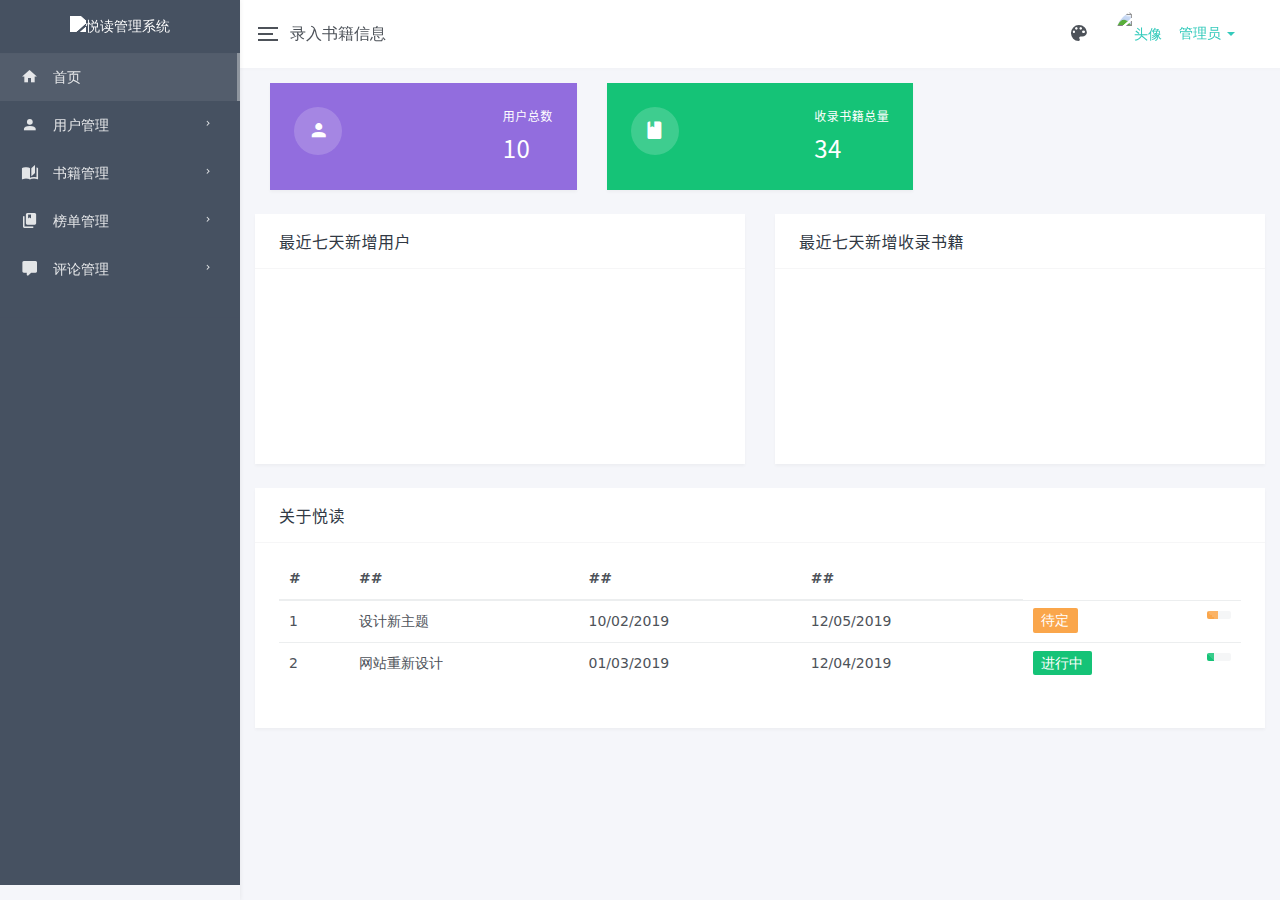
==== commit 1c010d5b: "1.6" ====
--- a/WebContent/admin/index.html
+++ b/WebContent/admin/index.html
@@ -11,6 +11,10 @@
 <link href="css/bootstrap.min.css" rel="stylesheet">
 <link href="css/materialdesignicons.min.css" rel="stylesheet">
 <link href="css/style.css" rel="stylesheet">
+<script type="text/javascript" src="js/jquery.min.js"></script>
+<script type="text/javascript" src="dialog/dialog_js/MiniDialog-es5.min.js"></script>
+<script type="text/javascript" src="js/my_js/index.js"></script>
+
 </head>
   
 <body data-logobg="color_8" data-sidebarbg="color_8">
@@ -27,7 +31,7 @@
         
         <nav class="sidebar-main">
           <ul class="nav nav-drawer">
-            <li class="nav-item active"> <a href="index.html"><i class="mdi mdi-home"></i> 首页</a> </li>
+            <li class="nav-item  active open"> <a href="index.html"><i class="mdi mdi-home"></i> 首页</a> </li>
             
             <li class="nav-item nav-item-has-subnav">
               <a href="javascript:void(0)"><i class=" mdi mdi-account"></i> 用户管理</a>
@@ -36,12 +40,12 @@
               </ul>
             </li>
             
-            <li class="nav-item nav-item-has-subnav">
+            <li class="nav-item nav-item-has-subnav ">
               <a href="javascript:void(0)"><i class=" mdi mdi-book-open-page-variant"></i> 书籍管理</a>
               <ul class="nav nav-subnav">
                 <li> <a href="pages_booklist.html">全部书籍</a> </li>
                 <li> <a href="pages_chapter.html">书籍章节管理</a> </li>
-                <li> <a href="pages_add_book.html">录入书籍信息</a> </li>
+                <li > <a href="pages_add_book.html">录入书籍信息</a> </li>
               </ul>
             </li>
             
@@ -85,21 +89,22 @@
               <span class="lyear-toggler-bar"></span>
               <span class="lyear-toggler-bar"></span>
             </div>
-            <span class="navbar-page-title"> 首页 </span>
+            <span class="navbar-page-title"> 录入书籍信息 </span>
           </div>
           
           <ul class="topbar-right">
-            <li class="dropdown dropdown-profile">
+           <li class="dropdown dropdown-profile">
               <a href="javascript:void(0)" data-toggle="dropdown">
-                <img class="img-avatar img-avatar-48 m-r-10" src="images/users/avatar.jpg" alt="管理员" />
-                <span>管理员 <span class="caret"></span></span>
+                <img id="adminAvatar" class="img-avatar img-avatar-48 m-r-10" src="" alt="头像" />
+                <span id="adminName">管理员 <span class="caret"></span></span>
               </a>
               <ul class="dropdown-menu dropdown-menu-right">
-                <li> <a href="pages_profile.html"><i class="mdi mdi-account"></i> 个人信息</a> </li>
-                <li> <a href="pages_edit_pwd.html"><i class="mdi mdi-lock-outline"></i> 修改密码</a> </li>
+                <li class="active"> <a href="pages_info.html"><i class="mdi mdi-account"></i> 个人信息</a> </li>
+                <li> <a href="modify_psd.html"><i class="mdi mdi-lock-outline"></i> 修改密码</a> </li>
                 <li class="divider"></li>
                 <li> <a href="pages_login.html"><i class="mdi mdi-logout-variant"></i> 退出登录</a> </li>
               </ul>
+            </li>
             </li>
             <!--切换主题配色-->
 		    <li class="dropdown dropdown-skin">
@@ -232,7 +237,6 @@
           
         </div>
       </nav>
-      
     </header>
     <!--End 头部信息-->
     
@@ -354,7 +358,7 @@
   </div>
 </div>
 
-<script type="text/javascript" src="js/jquery.min.js"></script>
+
 <script type="text/javascript" src="js/bootstrap.min.js"></script>
 <script type="text/javascript" src="js/perfect-scrollbar.min.js"></script>
 <script type="text/javascript" src="js/main.js"></script>
--- a/WebContent/admin/css/style.css
+++ b/WebContent/admin/css/style.css
@@ -51,7 +51,7 @@
 }
 
 /** ----------------------------------
- * 示例中用到的样式，可删除
+ * 绀轰緥涓敤鍒扮殑鏍峰紡锛屽彲鍒犻櫎
  -------------------------------------- */
 .example-box .btn {
     margin-bottom: 10px;
@@ -59,10 +59,10 @@
 }
 
 /** ----------------------------------
- * 重设样式
+ * 閲嶈鏍峰紡
  -------------------------------------- */
 
-/* 标题 */
+/* 鏍囬 */
 h1, h2, h3, h4, h5, h6, .h1, .h2, .h3, .h4, .h5, .h6 {
     font-family: -apple-system, BlinkMacSystemFont, 'Helvetica Neue', 'PingFang SC', 'Microsoft YaHei', 'Source Han Sans SC', 'Noto Sans CJK SC', 'WenQuanYi Micro Hei', sans-serif;
     color: #313944;
@@ -74,7 +74,7 @@
     margin-bottom: .5rem;
 }
 
-/* 导航相关 */
+/* 瀵艰埅鐩稿叧 */
 .navbar-toggle {
     background-color: transparent;
     border-color: transparent!important;
@@ -99,7 +99,7 @@
     border-color: transparent;
 }
 
-/* 下拉 */
+/* 涓嬫媺 */
 .dropdown-menu {
     border-radius: 0;
     border: none;
@@ -126,7 +126,7 @@
     background-color: #33cabb;
 }
 
-/* 表格 */
+/* 琛ㄦ牸 */
 .table-bordered {
     border-color: #eceeef;
 }
@@ -168,7 +168,7 @@
     padding: .5em;
 }
 
-/* 标签 */
+/* 鏍囩 */
 .label {
     padding-top: .3em;
     border-radius: 2px;
@@ -225,7 +225,7 @@
     box-shadow: none;
 }
 
-/* 面板 */
+/* 闈㈡澘 */
 .panel {
     border-color: #f0f0f0;
     -webkit-box-shadow: none;
@@ -373,7 +373,7 @@
     border-top-color: #57c7d4;
 }
 
-/* 列表组 */
+/* 鍒楄〃缁� */
 .list-group-item {
     border-color: #f0f0f0;
 }
@@ -396,7 +396,7 @@
     border-bottom-left-radius: 2px;
 }
 
-/* 表单 */
+/* 琛ㄥ崟 */
 .form-control {
     height: 38px;
     border-color: #ebebeb;
@@ -553,7 +553,7 @@
     color: #f96868;
 }
 
-/* 复选框 & 单选框 */
+/* 澶嶉�夋 & 鍗曢�夋 */
 .lyear-checkbox,
 .lyear-radio {
     display: block;
@@ -831,7 +831,7 @@
     margin-top: 8px;
 }
 
-/* 开关 */
+/* 寮�鍏� */
 .lyear-switch {
     display: -webkit-inline-box;
     display: -webkit-inline-flex;
@@ -1033,7 +1033,7 @@
 	color: #8d6658
 }
 
-/* 模态框 */
+/* 妯℃�佹 */
 .modal-header {
     border-bottom-color: #f1f2f3;
 }
@@ -1048,7 +1048,7 @@
     box-shadow: none;
 }
 
-/* 标签页 */
+/* 鏍囩椤� */
 .nav-tabs {
     border-bottom-color: #ebebeb;
     margin-bottom: 1rem;
@@ -1091,7 +1091,7 @@
     }
 }
 
-/* 进度条 */
+/* 杩涘害鏉� */
 .progress {
     height: 12px;
     -webkit-border-radius: 2px;
@@ -1154,7 +1154,7 @@
     height: 16px;
 }
 
-/* 弹出框 */
+/* 寮瑰嚭妗� */
 .popover {
     border-color: #ebebeb;
     -webkit-border-radius: 2px;
@@ -1183,7 +1183,7 @@
     border-left-color: #ebebeb;
 }
 
-/* 警告框 */
+/* 璀﹀憡妗� */
 .alert {
     -webkit-border-radius: 2px;
     border-radius: 2px;
@@ -1192,7 +1192,7 @@
     text-decoration: underline;
 }
 
-/* 分页 */
+/* 鍒嗛〉 */
 .pagination > li > a,
 .pagination > li > span {
     padding: 0px 8px;
@@ -1295,7 +1295,7 @@
     background-color: #fcfdfe;
 }
 
-/* 按钮 */
+/* 鎸夐挳 */
 .btn-w-xs {
 	width: 80px
 }
@@ -1947,7 +1947,7 @@
     border-bottom-right-radius: 10rem;
 }
 
-/* 背景色 */
+/* 鑳屾櫙鑹� */
 .bg-primary {
 	background-color: #33cabb !important;
 	color: #fff!important;
@@ -2019,7 +2019,7 @@
 	background-color: transparent !important
 }
 
-/* 字体颜色 */
+/* 瀛椾綋棰滆壊 */
 .text-primary {
 	color: #33cabb !important
 }
@@ -2105,7 +2105,7 @@
 	color: #f96868 !important
 }
 
-/* 分割线 */
+/* 鍒嗗壊绾� */
 .divider {
     display: -webkit-box;
     display: flex;
@@ -2133,7 +2133,7 @@
     margin-left: 16px;
 }
 
-/* 其他 */
+/* 鍏朵粬 */
 hr {
     border-top-color: rgba(77,82,89,0.05);
     margin: 2rem auto;
@@ -2150,7 +2150,7 @@
 }
 
 /** ----------------------------------
- * 辅助类
+ * 杈呭姪绫�
  -------------------------------------- */
 /* margin */
 .m-0 {
@@ -2240,7 +2240,7 @@
     padding-left: 40px!important;
 }
 
-/* 字体大小 */
+/* 瀛椾綋澶у皬 */
 .fa-1-5x {
 	font-size: 1.5em;
 }
@@ -2272,7 +2272,7 @@
 	font-size: 10em;
 }
 
-/* 宽度 */
+/* 瀹藉害 */
 .w-5 {
 	width: 5%;
 }
@@ -2334,7 +2334,7 @@
 	width: 100%;
 }
 
-/* 图库 */
+/* 鍥惧簱 */
 .masonry-grid {
     -webkit-column-count: 3;
     -moz-column-count: 3;
@@ -2359,7 +2359,7 @@
 }
 
 /** ----------------------------------
- * 滚动条样式
+ * 婊氬姩鏉℃牱寮�
  -------------------------------------- */
 .ps {
   overflow: hidden !important;
@@ -2451,7 +2451,7 @@
 }
 
 /** ----------------------------------
- * 左侧导航
+ * 宸︿晶瀵艰埅
  -------------------------------------- */
 .lyear-layout-sidebar {
     position: fixed;
@@ -2488,7 +2488,7 @@
     background-color: #fff;
 }
 
-/* 侧边栏开关 */
+/* 渚ц竟鏍忓紑鍏� */
 .lyear-aside-toggler {
     margin-right: .25rem;
     padding: .25rem .95rem .25rem .25rem;
@@ -2605,7 +2605,7 @@
     margin-bottom: 8px;
 }
 
-/* 左侧版权信息 */
+/* 宸︿晶鐗堟潈淇℃伅 */
 .sidebar-footer {
     bottom: 0;
     width: 100%;
@@ -2621,7 +2621,7 @@
 }
 
 /** ----------------------------------
- * 头部信息
+ * 澶撮儴淇℃伅
  -------------------------------------- */
 .lyear-layout-header {
     position: fixed;
@@ -2680,7 +2680,7 @@
 .topbar-right > li > a {
     position: relative;
     display: block;
-    padding: 10px 0px 10px 15px;
+    padding: 10px 30px 10px 15px;
 }
 .navbar-page-title {
     display: inline-block;
@@ -2690,7 +2690,7 @@
     font-size: 16px;
 }
 
-/* 头像相关 */
+/* 澶村儚鐩稿叧 */
 .img-avatar {
     display: inline-block !important;
     width: 64px;
@@ -2725,7 +2725,7 @@
 
 
 /** ----------------------------------
- * 主要内容
+ * 涓昏鍐呭
  -------------------------------------- */
 .lyear-layout-content {
 	height: 100%;
@@ -2859,7 +2859,7 @@
     padding: 15px;
 }
 
-/* 加载动画 */
+/* 鍔犺浇鍔ㄧ敾 */
 #lyear-loading {
 	position: fixed;
 	width: 100%;
@@ -2898,7 +2898,7 @@
   animation: spinner-border .75s linear infinite;
 }
 
-/* 步骤条 */
+/* 姝ラ鏉� */
 .nav-step {
 	display: -webkit-box;
 	display: flex;
@@ -3089,7 +3089,7 @@
     border-left: 30px solid #33cabb!important;
 }
 
-/* 多图上传 */
+/* 澶氬浘涓婁紶 */
 .lyear-uploads-pic {
     display: -webkit-flex;
     display: flex;
@@ -3179,7 +3179,7 @@
 }
 
 /** ----------------------------------
- * 响应式处理
+ * 鍝嶅簲寮忓鐞�
  -------------------------------------- */
 @media (max-width: 1024px) {
     .lyear-layout-sidebar {
@@ -3197,7 +3197,7 @@
 	.lyear-layout-sidebar.lyear-aside-open {
         transform: translateX(0);
     }
-    /* 遮罩层 */
+    /* 閬僵灞� */
     .lyear-mask-modal {
         background-color: rgba(0, 0, 0, 0.5);
         height: 100%;
@@ -3239,7 +3239,7 @@
 }
 
 /** ----------------------------------
- * 主题设置
+ * 涓婚璁剧疆
  -------------------------------------- */
 .icon-palette {
     display: block;
@@ -3338,7 +3338,7 @@
     background: linear-gradient(135deg, #65FDF0 10%, #1D6FA3 100%);
 }
 
-/* 暗黑 */
+/* 鏆楅粦 */
 body[data-theme='dark'] {
     background-color: #1c1e2f;
     color: #8c909a;
@@ -3744,7 +3744,7 @@
     color: #fff;
 }
 
-/* 半透明 */
+/* 鍗婇�忔槑 */
 body[data-theme='translucent'] {
     color: rgba(255, 255, 255, .85);
     background: -webkit-linear-gradient(135deg, #65FDF0 10%, #1D6FA3 100%);
@@ -4180,7 +4180,7 @@
     }
 }
 
-/* 颜色搭配 */
+/* 棰滆壊鎼厤 */
 [data-headerbg='color_2'] .lyear-layout-header,
 [data-logobg='color_2'] .sidebar-header,
 [data-sidebarbg='color_2'] .lyear-layout-sidebar-scroll {
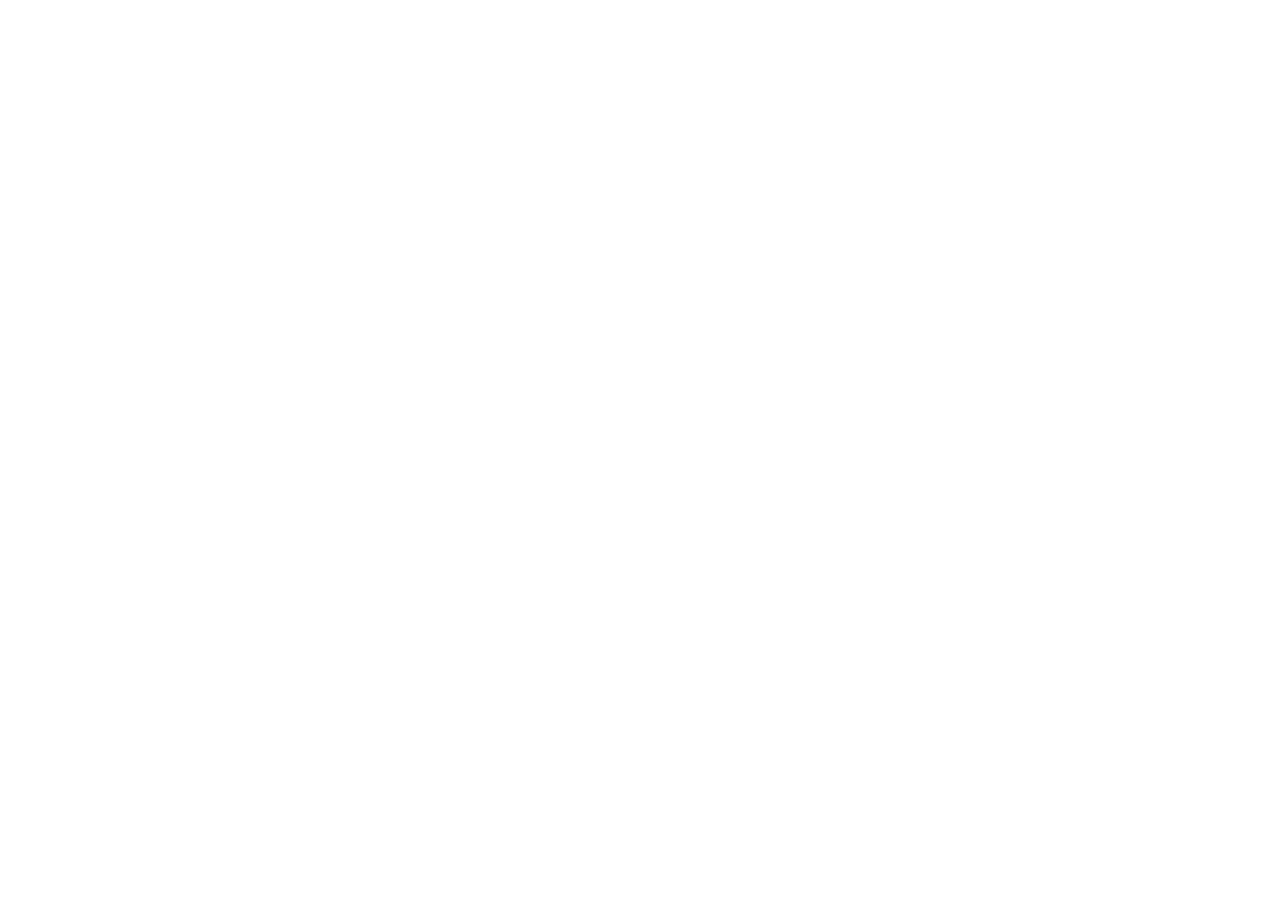
==== commit 9c88e194: "1.7" ====
--- a/WebContent/admin/index.html
+++ b/WebContent/admin/index.html
@@ -251,7 +251,7 @@
               <div class="card-body clearfix">
                 <div class="pull-right">
                   <p class="h6 text-white m-t-0">用户总数</p>
-                  <p class="h3 text-white m-b-0">10</p>
+                  <p id="allUserNum" class="h3 text-white m-b-0">10</p>
                 </div>
                 <div class="pull-left"> <span class="img-avatar img-avatar-48 bg-translucent"><i class="mdi mdi-account fa-1-5x"></i></span> </div>
               </div>
@@ -263,7 +263,7 @@
               <div class="card-body clearfix">
                 <div class="pull-right">
                   <p class="h6 text-white m-t-0">收录书籍总量</p>
-                  <p class="h3 text-white m-b-0">34</p>
+                  <p id="allBookNum" class="h3 text-white m-b-0">34</p>
                 </div>
                 <div class="pull-left"> <span class="img-avatar img-avatar-48 bg-translucent"><i class="mdi mdi-book fa-1-5x"></i></span> </div>
               </div>
@@ -302,49 +302,8 @@
           
           <div class="col-lg-12">
             <div class="card">
-              <div class="card-header">
-                <h4>关于悦读</h4>
-              </div>
-              <div class="card-body">
-                <div class="table-responsive">
-                  <table class="table table-hover">
-                    <thead>
-                      <tr>
-                        <th>#</th>
-                        <th>##</th>
-                        <th>##</th>
-                        <th>##</th>
-                      </tr>
-                    </thead>
-                    <tbody>
-                      <tr>
-                        <td>1</td>
-                        <td>设计新主题</td>
-                        <td>10/02/2019</td>
-                        <td>12/05/2019</td>
-                        <td><span class="label label-warning">待定</span></td>
-                        <td>
-                          <div class="progress progress-striped progress-sm">
-                            <div class="progress-bar progress-bar-warning" style="width: 45%;"></div>
-                          </div>
-                        </td>
-                      </tr>
-                      <tr>
-                        <td>2</td>
-                        <td>网站重新设计</td>
-                        <td>01/03/2019</td>
-                       <td>12/04/2019</td>
-                        <td><span class="label label-success">进行中</span></td>
-                        <td>
-                          <div class="progress progress-striped progress-sm">
-                            <div class="progress-bar progress-bar-success" style="width: 30%;"></div>
-                          </div>
-                        </td>
-                      </tr>
-
-                    </tbody>
-                  </table>
-                </div>
+              <div class="card-header" style="text-align: center;">
+                <h4>悦读版权：@jju</h4>
               </div>
             </div>
           </div>
@@ -367,11 +326,50 @@
 <script type="text/javascript" src="js/Chart.js"></script>
 <script type="text/javascript">
 $(document).ready(function(e) {
+	var booklist = [];
+	var userlist = [];
+	var allUserNum = 0;
+	var allBookNum = 0;
+	
+	getUserBookNum();
+	
+	if(booklist.length==8){
+		allBookNum = booklist[7];
+		booklist.pop();
+	}
+	if(userlist.length==8){
+		allUserNum = userlist[7];
+		userlist.pop();
+	}
+	console.log(allUserNum+" "+allBookNum);
+	$("#allUserNum").html(allUserNum);
+	$("#allBookNum").html(allBookNum);
+	function getUserBookNum(){
+		$.ajax({
+	        url:"http://localhost:8080/2020_wxapp/getUserAndBookNum",
+	        type:"POST",
+	        dataType:"json",
+	        data:{},
+	        async: false,
+	        success:function(data){
+	        	if(data.success){
+	        		console.log(data.dataMap);
+	        		booklist = data.dataMap.bookList;
+	        		userlist = data.dataMap.userList;
+	        	}else{
+	        		console.log(data.msg);
+	        	}
+	        }
+		})
+	}
+	
+	
+	
     var $dashChartBarsCnt  = jQuery( '.js-chartjs-bars' )[0].getContext( '2d' ),
         $dashChartLinesCnt = jQuery( '.js-chartjs-lines' )[0].getContext( '2d' );
     
     var $dashChartBarsData = {
-		labels: ['周一', '周二', '周三', '周四', '周五', '周六', '周日'],
+		labels: ['第一天', '第二天', '第三天', '第四天', '第五天', '第六天', '第七天'],
 		datasets: [
 			{
 				label: '注册用户',
@@ -380,16 +378,16 @@
 				backgroundColor: 'rgba(51,202,185,0.5)',
                 hoverBackgroundColor: "rgba(51,202,185,0.7)",
                 hoverBorderColor: "rgba(0,0,0,0)",
-				data: [25, 15, 12, 32, 48, 35, 15]
+				data: userlist
 			}
 		]
 	};
     var $dashChartLinesData = {
-		labels: ['周一', '周二', '周三', '周四', '周五', '周六', '周日'],
+   		labels: ['第一天', '第二天', '第三天', '第四天', '第五天', '第六天', '第七天'],
 		datasets: [
 			{
 				label: '收录书籍',
-				data: [20, 25, 40, 30, 45, 40, 55],
+				data: booklist,
 				borderColor: '#358ed7',
 				backgroundColor: 'rgba(53, 142, 215, 0.175)',
                 borderWidth: 1,
